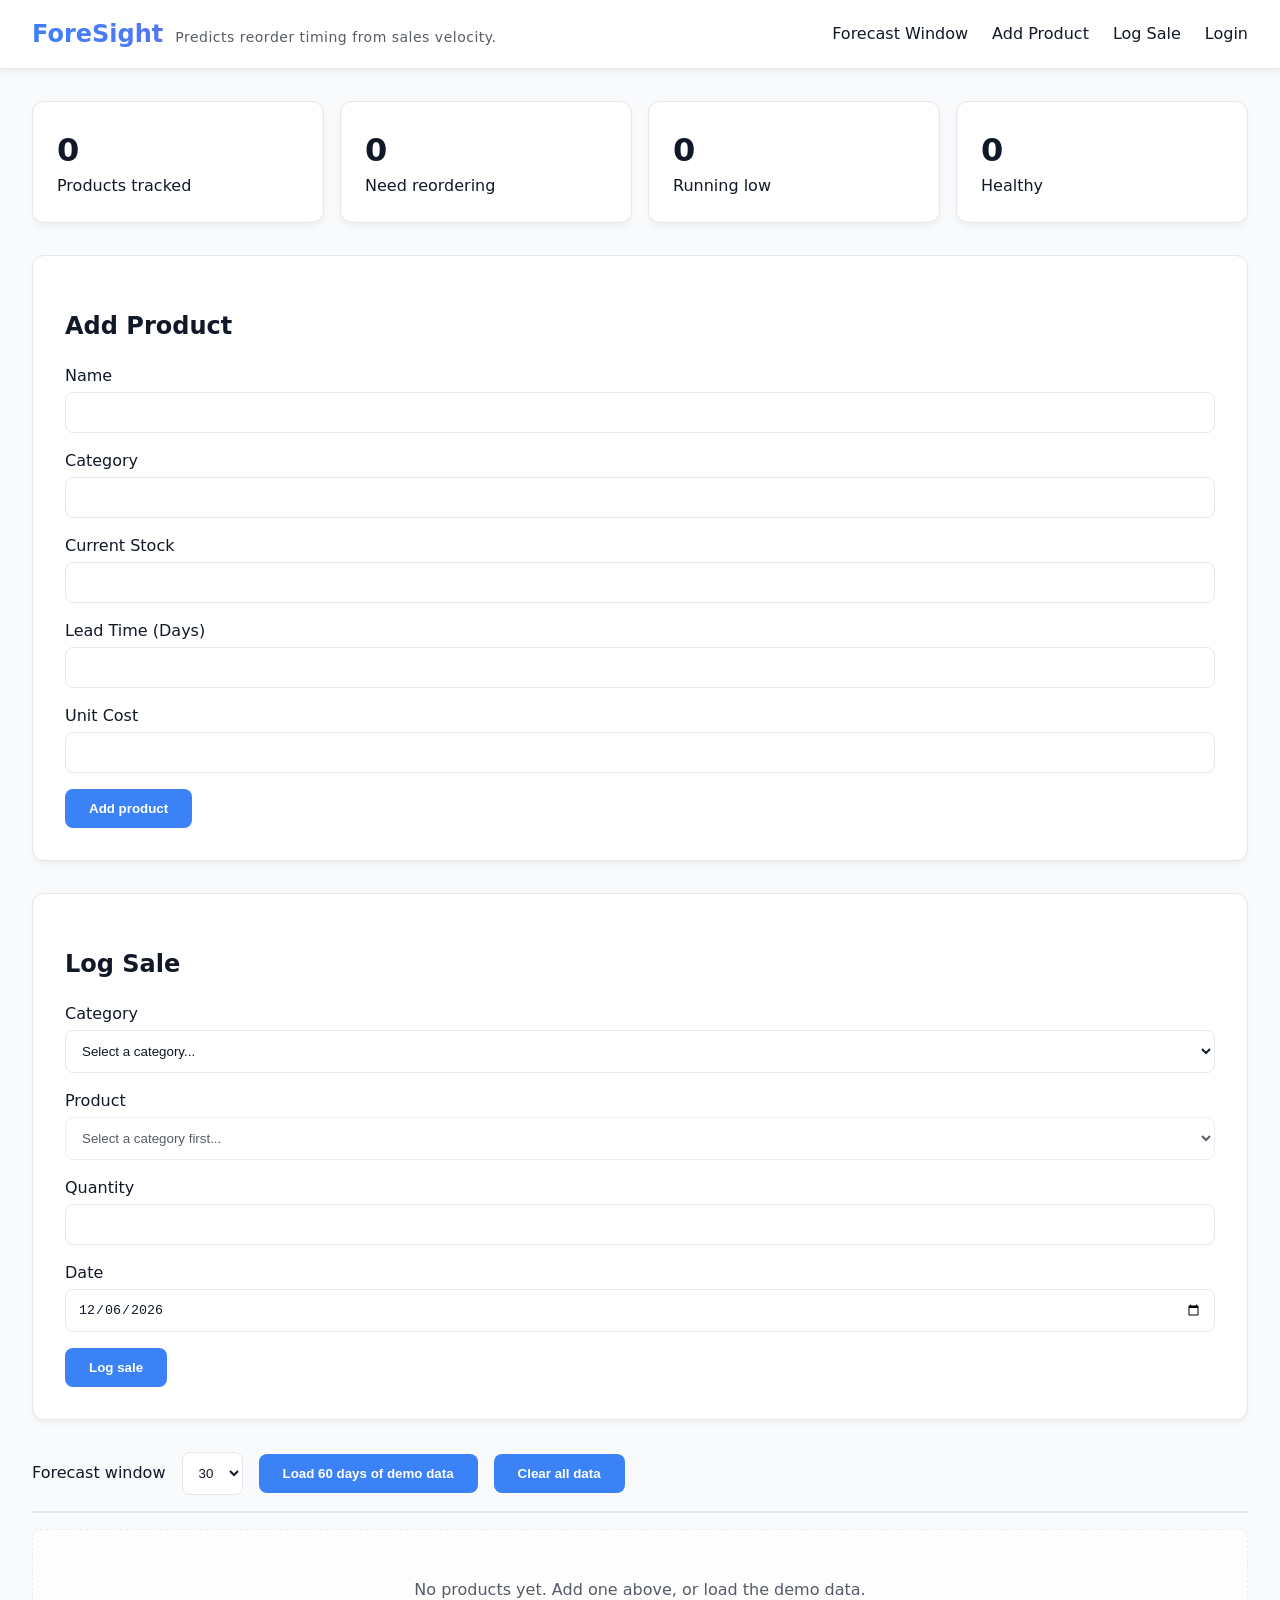
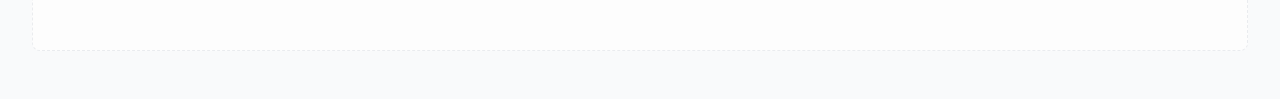
==== ForeSight/index.html @ 2df164ee "Connect Phase 1 dashboard components" ====
<!DOCTYPE html>
<html lang="en">
<head>
    <meta charset="UTF-8">
    <meta name="viewport" content="width=device-width, initial-scale=1.0">
    <title>ForeSight - Demand Forecasting</title>
    <link rel="stylesheet" href="style.css">
</head>
<body>
    <nav class="navbar">
        <div class="nav-brand">
            ForeSight
            <span class="slogan">Predicts reorder timing from sales velocity.</span>
        </div>
        <ul class="nav-links">
            <li><a href="#forecast-section">Forecast Window</a></li>
            <li><a href="#product-form">Add Product</a></li>
            <li><a href="#sale-form">Log Sale</a></li>
            <li><a href="#" onclick="alert('Login will be implemented in Phase 2!')">Login</a></li>
        </ul>
    </nav>

    <div class="summary-grid">
        <div class="summary-card" id="stat-total">
            <span class="count">0</span>
            <span class="label">Products tracked</span>
        </div>
        <div class="summary-card" id="stat-reorder">
            <span class="count">0</span>
            <span class="label">Need reordering</span>
        </div>
        <div class="summary-card" id="stat-low">
            <span class="count">0</span>
            <span class="label">Running low</span>
        </div>
        <div class="summary-card" id="stat-ok">
            <span class="count">0</span>
            <span class="label">Healthy</span>
        </div>
    </div>

    <form id="product-form" class="card">
        <h2>Add Product</h2>
        <div class="form-row">
            <label for="product-name">Name</label>
            <input type="text" id="product-name" required>
        </div>

        <div class="form-row">
            <label for="product-category">Category</label>
            <input type="text" id="product-category" required>
        </div>
        <div class="form-row">
            <label for="product-stock">Current Stock</label>
            <input type="number" id="product-stock" min="0" required>
        </div>
        <div class="form-row">
            <label for="product-leadtime">Lead Time (Days)</label>
            <input type="number" id="product-leadtime" min="1" required>
        </div>
        <div class="form-row">
            <label for="product-cost">Unit Cost</label>
            <input type="number" id="product-cost" min="0" step="0.01" required>
        </div>
        <button type="submit">Add product</button>
    </form>

    <form id="sale-form" class="card">
        <h2>Log Sale</h2>
        <div class="form-row">
            <label for="sale-category">Category</label>
            <select id="sale-category" required>
                <option value="">Select a category...</option>
            </select>
        </div>
        <div class="form-row">
            <label for="sale-product">Product</label>
            <select id="sale-product" required disabled>
                <option value="">Select a category first...</option>
            </select>
        </div>
        <div class="form-row">
            <label for="sale-quantity">Quantity</label>
            <input type="number" id="sale-quantity" min="1" required>
        </div>
        <div class="form-row">
            <label for="sale-date">Date</label>
            <input type="date" id="sale-date" required>
        </div>
        <button type="submit">Log sale</button>
    </form>

    <div class="window-control" id="forecast-section">
        <label for="window-days">Forecast window</label>
        <select id="window-days">
            <option value="7">7</option>
            <option value="14">14</option>
            <option value="30" selected>30</option>
            <option value="60">60</option>
        </select>
        <button id="btn-demo">Load 60 days of demo data</button>
        <button id="btn-clear">Clear all data</button>
    </div>

    <div class="table-scroll">
        <table id="forecast-table">
            <thead>
                <tr>
                    <th>Product</th>
                    <th>In stock</th>
                    <th>Lead time</th>
                    <th>Avg daily demand</th>
                    <th>Std dev</th>
                    <th>Safety stock</th>
                    <th>Reorder point</th>
                    <th>Days left</th>
                    <th>Suggested order</th>
                    <th>Status</th>
                </tr>
            </thead>
            <tbody id="forecast-body">
            </tbody>
        </table>
    </div>

    <p id="empty-state">No products yet. Add one above, or load the demo data.</p>

    <!-- Modal for popup -->
    <div id="modal" class="modal">
        <div class="modal-content">
            <div class="modal-header">
                <h2 id="modal-title">Items</h2>
                <button id="modal-close">&times;</button>
            </div>
            <div id="modal-list" class="modal-list-container"></div>
        </div>
    </div>

    <div id="toast" aria-live="polite" class="hidden"></div>

    <script src="js/storage.js"></script>
    <script src="js/forecast.js"></script>
    <script src="js/demo-data.js"></script>
    <script src="js/app.js"></script>
</body>
</html>
---- ForeSight/style.css ----
:root {
    --bg: #f9fafb;
    --text: #111827;
    --card-bg: #ffffff;
    --border: #e5e7eb;
    --primary: #3b82f6;
    --primary-hover: #2563eb;

    --status-reorder-text: #b91c1c;
    --status-reorder-border: #fca5a5;
    --status-reorder-bg: #fef2f2;

    --status-low-text: #a16207;
    --status-low-border: #fde047;
    --status-low-bg: #fef9c3;

    --status-ok-text: #15803d;
    --status-ok-border: #86efac;
    --status-ok-bg: #f0fdf4;
}

@media (prefers-color-scheme: dark) {
    :root {
        --bg: #111827;
        --text: #f9fafb;
        --card-bg: #1f2937;
        --border: #374151;
        --primary: #3b82f6;
        --primary-hover: #60a5fa;

        --status-reorder-text: #fca5a5;
        --status-reorder-border: #991b1b;
        --status-reorder-bg: #450a0a;

        --status-low-text: #fde047;
        --status-low-border: #a16207;
        --status-low-bg: #422c00;

        --status-ok-text: #86efac;
        --status-ok-border: #166534;
        --status-ok-bg: #052e16;
    }
}

html {
    scroll-behavior: smooth;
    scroll-padding-top: 80px;
}

body {
    font-family: system-ui, -apple-system, sans-serif;
    background-color: var(--bg);
    color: var(--text);
    margin: 0;
    padding: 0 2rem 2rem 2rem;
    line-height: 1.5;
}

.navbar {
    position: sticky;
    top: 0;
    background: var(--card-bg);
    padding: 1rem 2rem;
    margin: 0 -2rem 2rem -2rem;
    display: flex;
    justify-content: space-between;
    align-items: center;
    border-bottom: 1px solid var(--border);
    z-index: 100;
    box-shadow: 0 4px 6px -1px rgba(0, 0, 0, 0.05);
}

.nav-brand {
    font-size: 1.5rem;
    font-weight: 800;
    color: var(--primary);
    background: linear-gradient(45deg, var(--primary), #8b5cf6);
    -webkit-background-clip: text;
    -webkit-text-fill-color: transparent;
    display: flex;
    align-items: baseline;
    gap: 0.75rem;
}

.nav-brand .slogan {
    font-size: 0.875rem;
    font-weight: 500;
    -webkit-text-fill-color: var(--text);
    color: var(--text);
    opacity: 0.7;
    background: none;
    letter-spacing: 0.5px;
}

.nav-links {
    list-style: none;
    display: flex;
    gap: 1.5rem;
    margin: 0;
    padding: 0;
}

.nav-links a {
    text-decoration: none;
    color: var(--text);
    font-weight: 500;
    transition: color 0.2s ease;
}

.nav-links a:hover {
    color: var(--primary);
}

header {
    margin-bottom: 2rem;
}

header h1 {
    margin: 0 0 0.5rem 0;
}

header p {
    margin: 0;
    color: var(--text);
    opacity: 0.8;
}

.summary-grid {
    display: grid;
    grid-template-columns: repeat(auto-fit, minmax(200px, 1fr));
    gap: 1rem;
    margin-bottom: 2rem;
}

.summary-card {
    background: var(--card-bg);
    border: 1px solid var(--border);
    border-radius: 0.75rem;
    padding: 1.5rem;
    display: flex;
    flex-direction: column;
    box-shadow: 0 4px 6px -1px rgba(0, 0, 0, 0.05);
    transition: transform 0.2s ease, box-shadow 0.2s ease;
}

.summary-card:hover {
    transform: translateY(-2px);
    box-shadow: 0 10px 15px -3px rgba(0, 0, 0, 0.1);
}

.summary-card .count {
    font-size: 2rem;
    font-weight: bold;
}

form.card {
    background: var(--card-bg);
    border: 1px solid var(--border);
    border-radius: 0.75rem;
    padding: 2rem;
    margin-bottom: 2rem;
    box-shadow: 0 4px 6px -1px rgba(0, 0, 0, 0.05);
}

.form-row {
    margin-bottom: 1rem;
    display: flex;
    flex-direction: column;
}

.form-row label {
    margin-bottom: 0.25rem;
    font-weight: 500;
}

input,
select {
    padding: 0.75rem;
    border: 1px solid var(--border);
    border-radius: 0.5rem;
    background: var(--card-bg);
    color: var(--text);
    transition: border-color 0.2s ease, box-shadow 0.2s ease;
}

input:focus-visible,
select:focus-visible {
    outline: none;
    border-color: var(--primary);
    box-shadow: 0 0 0 3px rgba(59, 130, 246, 0.2);
}

button:focus-visible {
    outline: 2px solid var(--primary);
    outline-offset: 2px;
}

button {
    background: var(--primary);
    color: white;
    border: none;
    padding: 0.75rem 1.5rem;
    border-radius: 0.5rem;
    cursor: pointer;
    font-weight: 600;
    transition: background-color 0.2s ease, transform 0.1s ease;
}

button:hover {
    background: var(--primary-hover);
    transform: translateY(-1px);
}

button:active {
    transform: translateY(0);
}

.window-control {
    display: flex;
    gap: 1rem;
    align-items: center;
    margin-bottom: 1rem;
    flex-wrap: wrap;
}

.table-scroll {
    overflow-x: auto;
    background: var(--card-bg);
    border: 1px solid var(--border);
    border-radius: 0.5rem;
}

table {
    width: 100%;
    border-collapse: collapse;
}

th, td {
    padding: 1rem 1.25rem;
    text-align: left;
    border-bottom: 1px solid var(--border);
    white-space: nowrap;
}

th {
    background: var(--card-bg);
    position: sticky;
    top: 0;
    font-weight: 600;
}

/* Removed alternating row background to show status colors fully */

td:nth-child(n+3) {
    text-align: right;
    font-variant-numeric: tabular-nums;
}

th:nth-child(n+3) {
    text-align: right;
}

.category-badge {
    background: rgba(128, 128, 128, 0.1);
    padding: 0.25rem 0.5rem;
    border-radius: 0.25rem;
    font-size: 0.75rem;
    font-weight: 600;
    text-transform: uppercase;
    letter-spacing: 0.5px;
    color: var(--text);
    opacity: 0.8;
}

.status-reorder {
    background-color: var(--status-reorder-bg);
}

.status-low {
    background-color: var(--status-low-bg);
}

.status-ok {
    background-color: var(--status-ok-bg);
}

span.status-reorder,
span.status-low,
span.status-ok {
    display: inline-block;
    padding: 0.25rem 0.75rem;
    border-radius: 9999px;
    font-size: 0.875rem;
    font-weight: 500;
}

span.status-reorder {
    color: var(--status-reorder-text);
    border: 1px solid var(--status-reorder-border);
}

span.status-low {
    color: var(--status-low-text);
    border: 1px solid var(--status-low-border);
}

span.status-ok {
    color: var(--status-ok-text);
    border: 1px solid var(--status-ok-border);
}

#empty-state {
    text-align: center;
    padding: 3rem;
    color: var(--text);
    opacity: 0.7;
    background: var(--card-bg);
    border: 1px dashed var(--border);
    border-radius: 0.5rem;
}

#toast {
    position: fixed;
    bottom: 2rem;
    right: 2rem;
    background: var(--text);
    color: var(--bg);
    padding: 1rem 1.5rem;
    border-radius: 0.5rem;
    box-shadow: 0 4px 6px -1px rgba(0, 0, 0, 0.1);
    z-index: 50;
    transition: opacity 0.3s;
}

.hidden {
    display: none !important;
}

@media (max-width: 700px) {
    .table-scroll {
        overflow-x: auto;
    }
}

/* Modal Styles */
.modal {
    position: fixed;
    top: 0; left: 0; right: 0; bottom: 0;
    background: rgba(0, 0, 0, 0.5);
    display: flex;
    justify-content: center;
    align-items: center;
    z-index: 1000;
    backdrop-filter: blur(4px);
    
    /* Animation base */
    opacity: 0;
    visibility: hidden;
    transition: opacity 0.3s ease, visibility 0.3s ease;
}

.modal.show {
    opacity: 1;
    visibility: visible;
}

.modal-content {
    background: var(--card-bg);
    border-radius: 0.75rem;
    width: 90%;
    max-width: 500px;
    max-height: 80vh;
    box-shadow: 0 20px 25px -5px rgba(0, 0, 0, 0.1);
    
    display: flex;
    flex-direction: column;
    overflow: hidden;
    
    /* Animation base */
    transform: translateY(20px) scale(0.95);
    transition: transform 0.4s cubic-bezier(0.175, 0.885, 0.32, 1.275);
}

.modal.show .modal-content {
    transform: translateY(0) scale(1);
}

.modal-header {
    display: flex;
    justify-content: space-between;
    align-items: center;
    padding: 1.5rem 2rem;
    border-bottom: 1px solid var(--border);
    background: var(--card-bg);
    z-index: 10;
}

.modal-header h2 {
    margin: 0;
    font-size: 1.25rem;
}

#modal-close {
    background: none;
    border: none;
    font-size: 2rem;
    line-height: 1;
    color: var(--text);
    cursor: pointer;
    padding: 0 0.5rem;
    opacity: 0.7;
}

#modal-close:hover {
    opacity: 1;
    background: none;
    transform: none;
}

.modal-list-container {
    padding: 1rem 2rem 2rem 2rem;
    overflow-y: auto;
    margin: 0;
}

.modal-list-container ul {
    list-style: none;
    padding: 0;
    margin: 0 0 1rem 0;
}

.modal-list-container li {
    padding: 0.75rem 0;
    border-bottom: 1px solid var(--border);
    display: flex;
    justify-content: space-between;
    align-items: center;
}

.modal-list-container ul li:last-child {
    border-bottom: none;
}

.modal-list-container li span {
    font-size: 0.875rem;
    opacity: 0.7;
    background: var(--bg);
    padding: 0.25rem 0.5rem;
    border-radius: 0.25rem;
}
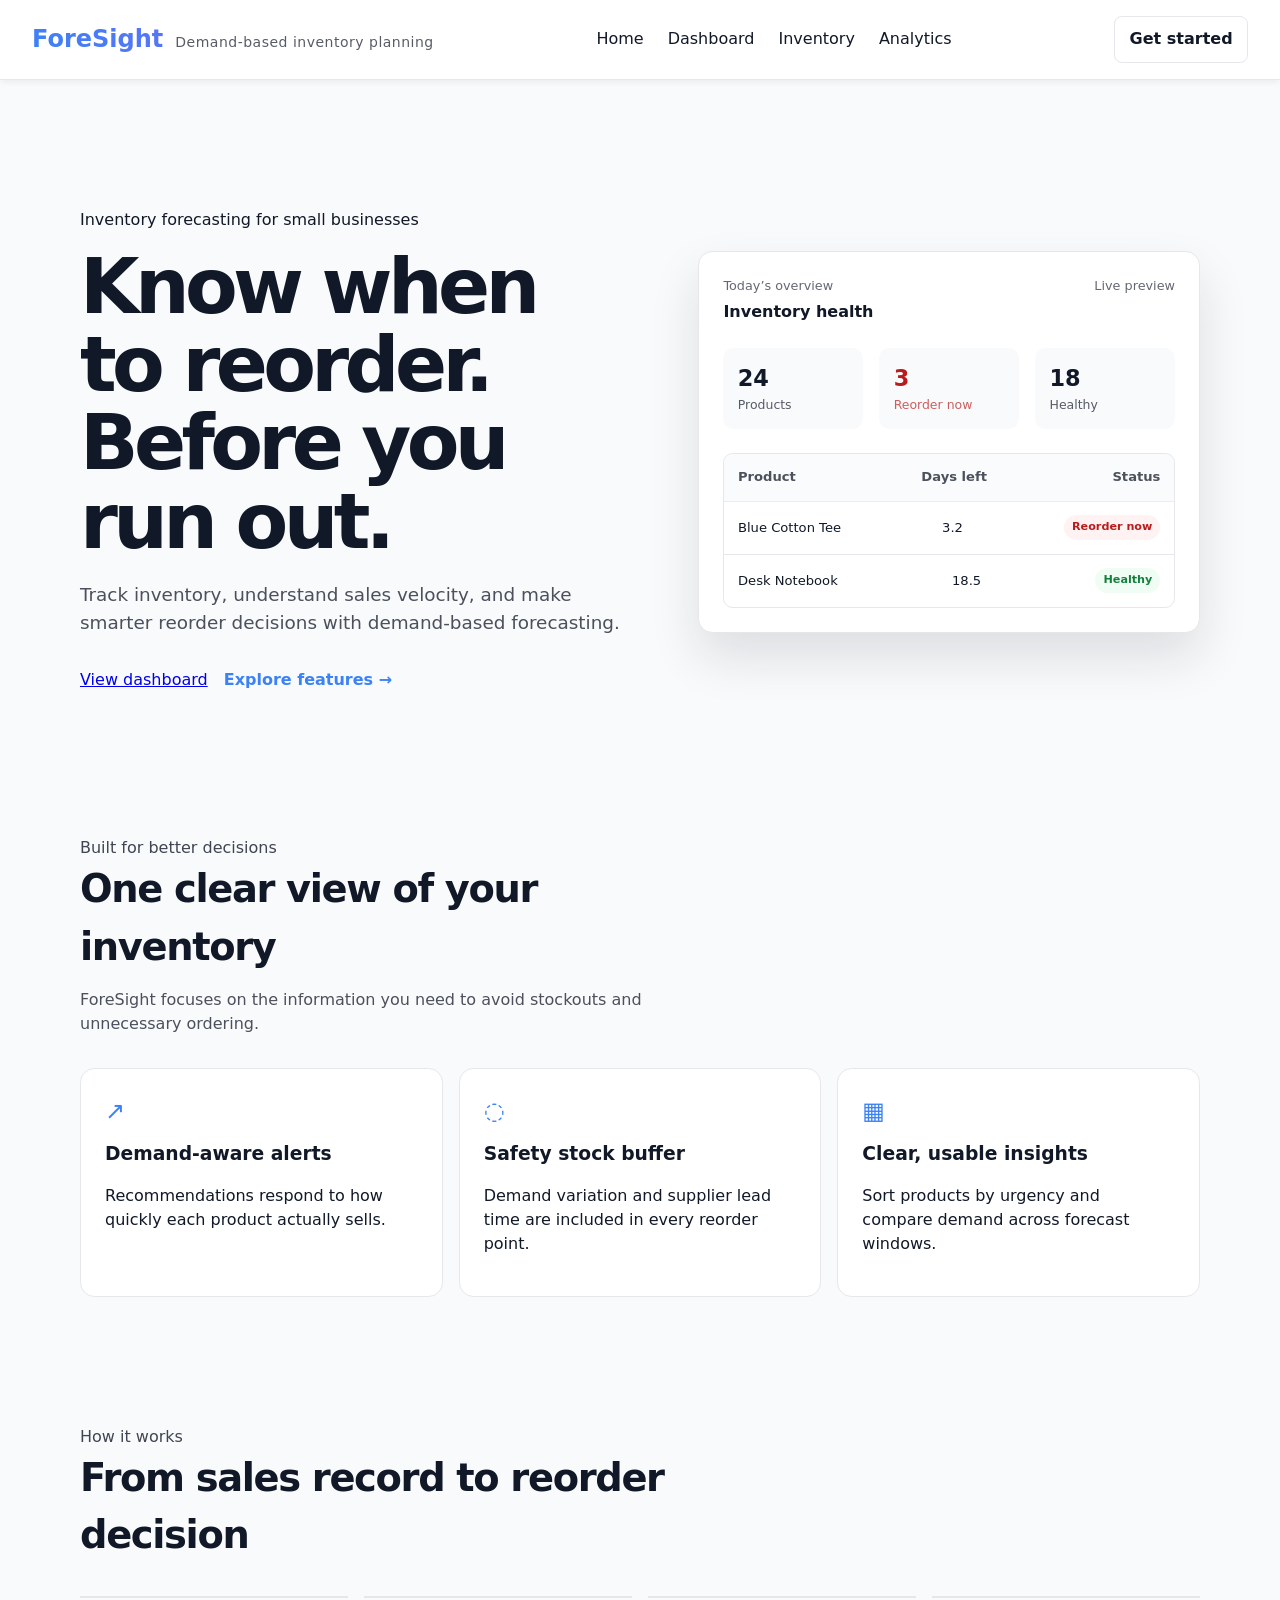
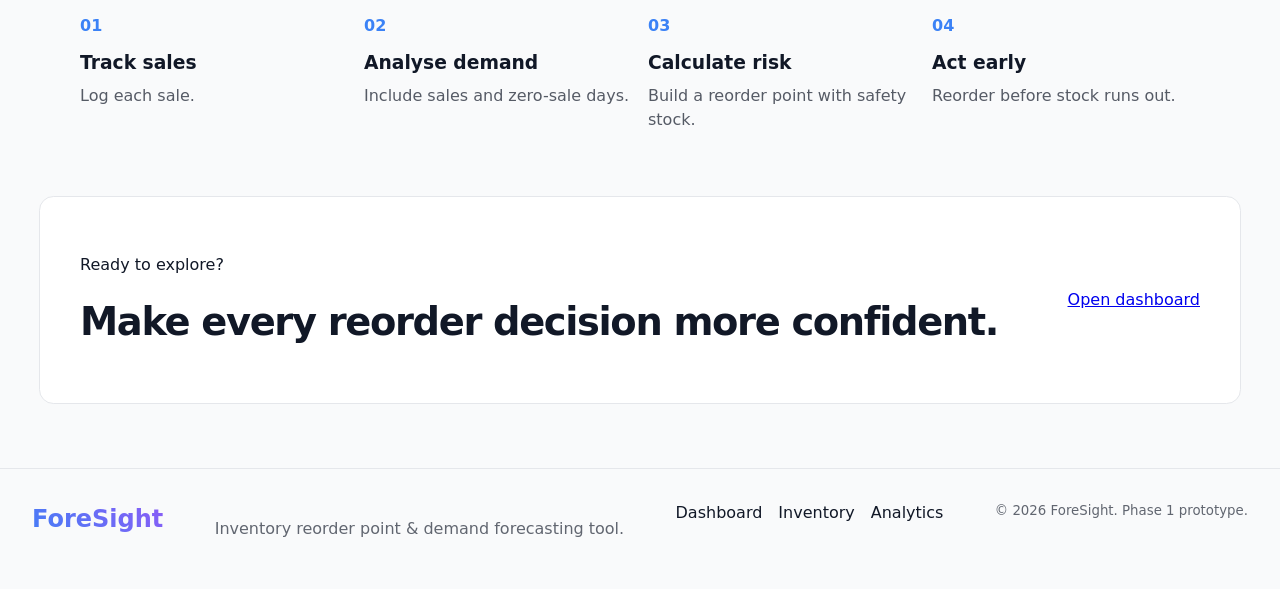
==== commit 0a077c53: "Add Inventory and Analytics pages with navigation" ====
--- a/ForeSight/index.html
+++ b/ForeSight/index.html
@@ -1,146 +1,3 @@
 <!DOCTYPE html>
-<html lang="en">
-<head>
-    <meta charset="UTF-8">
-    <meta name="viewport" content="width=device-width, initial-scale=1.0">
-    <title>ForeSight - Demand Forecasting</title>
-    <link rel="stylesheet" href="style.css">
-</head>
-<body>
-    <nav class="navbar">
-        <div class="nav-brand">
-            ForeSight
-            <span class="slogan">Predicts reorder timing from sales velocity.</span>
-        </div>
-        <ul class="nav-links">
-            <li><a href="#forecast-section">Forecast Window</a></li>
-            <li><a href="#product-form">Add Product</a></li>
-            <li><a href="#sale-form">Log Sale</a></li>
-            <li><a href="#" onclick="alert('Login will be implemented in Phase 2!')">Login</a></li>
-        </ul>
-    </nav>
-
-    <div class="summary-grid">
-        <div class="summary-card" id="stat-total">
-            <span class="count">0</span>
-            <span class="label">Products tracked</span>
-        </div>
-        <div class="summary-card" id="stat-reorder">
-            <span class="count">0</span>
-            <span class="label">Need reordering</span>
-        </div>
-        <div class="summary-card" id="stat-low">
-            <span class="count">0</span>
-            <span class="label">Running low</span>
-        </div>
-        <div class="summary-card" id="stat-ok">
-            <span class="count">0</span>
-            <span class="label">Healthy</span>
-        </div>
-    </div>
-
-    <form id="product-form" class="card">
-        <h2>Add Product</h2>
-        <div class="form-row">
-            <label for="product-name">Name</label>
-            <input type="text" id="product-name" required>
-        </div>
-
-        <div class="form-row">
-            <label for="product-category">Category</label>
-            <input type="text" id="product-category" required>
-        </div>
-        <div class="form-row">
-            <label for="product-stock">Current Stock</label>
-            <input type="number" id="product-stock" min="0" required>
-        </div>
-        <div class="form-row">
-            <label for="product-leadtime">Lead Time (Days)</label>
-            <input type="number" id="product-leadtime" min="1" required>
-        </div>
-        <div class="form-row">
-            <label for="product-cost">Unit Cost</label>
-            <input type="number" id="product-cost" min="0" step="0.01" required>
-        </div>
-        <button type="submit">Add product</button>
-    </form>
-
-    <form id="sale-form" class="card">
-        <h2>Log Sale</h2>
-        <div class="form-row">
-            <label for="sale-category">Category</label>
-            <select id="sale-category" required>
-                <option value="">Select a category...</option>
-            </select>
-        </div>
-        <div class="form-row">
-            <label for="sale-product">Product</label>
-            <select id="sale-product" required disabled>
-                <option value="">Select a category first...</option>
-            </select>
-        </div>
-        <div class="form-row">
-            <label for="sale-quantity">Quantity</label>
-            <input type="number" id="sale-quantity" min="1" required>
-        </div>
-        <div class="form-row">
-            <label for="sale-date">Date</label>
-            <input type="date" id="sale-date" required>
-        </div>
-        <button type="submit">Log sale</button>
-    </form>
-
-    <div class="window-control" id="forecast-section">
-        <label for="window-days">Forecast window</label>
-        <select id="window-days">
-            <option value="7">7</option>
-            <option value="14">14</option>
-            <option value="30" selected>30</option>
-            <option value="60">60</option>
-        </select>
-        <button id="btn-demo">Load 60 days of demo data</button>
-        <button id="btn-clear">Clear all data</button>
-    </div>
-
-    <div class="table-scroll">
-        <table id="forecast-table">
-            <thead>
-                <tr>
-                    <th>Product</th>
-                    <th>In stock</th>
-                    <th>Lead time</th>
-                    <th>Avg daily demand</th>
-                    <th>Std dev</th>
-                    <th>Safety stock</th>
-                    <th>Reorder point</th>
-                    <th>Days left</th>
-                    <th>Suggested order</th>
-                    <th>Status</th>
-                </tr>
-            </thead>
-            <tbody id="forecast-body">
-            </tbody>
-        </table>
-    </div>
-
-    <p id="empty-state">No products yet. Add one above, or load the demo data.</p>
-
-    <!-- Modal for popup -->
-    <div id="modal" class="modal">
-        <div class="modal-content">
-            <div class="modal-header">
-                <h2 id="modal-title">Items</h2>
-                <button id="modal-close">&times;</button>
-            </div>
-            <div id="modal-list" class="modal-list-container"></div>
-        </div>
-    </div>
-
-    <div id="toast" aria-live="polite" class="hidden"></div>
-
-    <script src="js/storage.js"></script>
-    <script src="js/forecast.js"></script>
-    <script src="js/demo-data.js"></script>
-    <script src="js/app.js"></script>
-</body>
-</html>
+<html lang="en"><head><meta charset="UTF-8"><meta name="viewport" content="width=device-width, initial-scale=1.0"><title>ForeSight | Smarter inventory decisions</title><link rel="stylesheet" href="style.css"></head>
+<body class="marketing-page"><nav class="navbar"><a class="nav-brand" href="index.html">ForeSight <span class="slogan">Demand-based inventory planning</span></a><ul class="nav-links"><li><a class="active" href="index.html">Home</a></li><li><a href="dashboard.html">Dashboard</a></li><li><a href="inventory.html">Inventory</a></li><li><a href="analytics.html">Analytics</a></li></ul><a class="nav-cta" href="dashboard.html">Get started</a></nav><main><section class="hero"><div><p class="eyebrow">Inventory forecasting for small businesses</p><h1>Know when to reorder.<br>Before you run out.</h1><p class="hero-copy">Track inventory, understand sales velocity, and make smarter reorder decisions with demand-based forecasting.</p><div class="hero-actions"><a class="button-link" href="dashboard.html">View dashboard</a><a class="text-link" href="#features">Explore features →</a></div></div><section class="preview-card"><div class="preview-top"><div><p class="preview-label">Today’s overview</p><strong>Inventory health</strong></div><span class="preview-date">Live preview</span></div><div class="preview-stats"><div><strong>24</strong><span>Products</span></div><div class="preview-alert"><strong>3</strong><span>Reorder now</span></div><div><strong>18</strong><span>Healthy</span></div></div><div class="preview-table"><div class="preview-row preview-head"><span>Product</span><span>Days left</span><span>Status</span></div><div class="preview-row"><span>Blue Cotton Tee</span><span>3.2</span><b class="preview-badge danger">Reorder now</b></div><div class="preview-row"><span>Desk Notebook</span><span>18.5</span><b class="preview-badge success">Healthy</b></div></div></section></section><section id="features" class="feature-section"><header class="section-heading"><p class="eyebrow">Built for better decisions</p><h2>One clear view of your inventory</h2><p>ForeSight focuses on the information you need to avoid stockouts and unnecessary ordering.</p></header><div class="feature-grid"><article class="info-card"><span class="feature-icon">↗</span><h3>Demand-aware alerts</h3><p>Recommendations respond to how quickly each product actually sells.</p></article><article class="info-card"><span class="feature-icon">◌</span><h3>Safety stock buffer</h3><p>Demand variation and supplier lead time are included in every reorder point.</p></article><article class="info-card"><span class="feature-icon">▦</span><h3>Clear, usable insights</h3><p>Sort products by urgency and compare demand across forecast windows.</p></article></div></section><section class="steps-section"><header class="section-heading"><p class="eyebrow">How it works</p><h2>From sales record to reorder decision</h2></header><ol class="steps"><li><span>01</span><h3>Track sales</h3><p>Log each sale.</p></li><li><span>02</span><h3>Analyse demand</h3><p>Include sales and zero-sale days.</p></li><li><span>03</span><h3>Calculate risk</h3><p>Build a reorder point with safety stock.</p></li><li><span>04</span><h3>Act early</h3><p>Reorder before stock runs out.</p></li></ol></section><section class="final-cta"><div><p class="eyebrow">Ready to explore?</p><h2>Make every reorder decision more confident.</h2></div><a class="button-link" href="dashboard.html">Open dashboard</a></section></main><footer class="site-footer"><a class="nav-brand" href="index.html">ForeSight</a><p>Inventory reorder point &amp; demand forecasting tool.</p><div><a href="dashboard.html">Dashboard</a><a href="inventory.html">Inventory</a><a href="analytics.html">Analytics</a></div><small>© 2026 ForeSight. Phase 1 prototype.</small></footer></body></html>
--- a/ForeSight/style.css
+++ b/ForeSight/style.css
@@ -248,8 +248,6 @@
     top: 0;
     font-weight: 600;
 }
-
-/* Removed alternating row background to show status colors fully */
 
 td:nth-child(n+3) {
     text-align: right;
@@ -342,7 +340,6 @@
     }
 }
 
-/* Modal Styles */
 .modal {
     position: fixed;
     top: 0; left: 0; right: 0; bottom: 0;
@@ -353,7 +350,6 @@
     z-index: 1000;
     backdrop-filter: blur(4px);
     
-    /* Animation base */
     opacity: 0;
     visibility: hidden;
     transition: opacity 0.3s ease, visibility 0.3s ease;
@@ -376,7 +372,6 @@
     flex-direction: column;
     overflow: hidden;
     
-    /* Animation base */
     transform: translateY(20px) scale(0.95);
     transition: transform 0.4s cubic-bezier(0.175, 0.885, 0.32, 1.275);
 }
@@ -447,4 +442,13 @@
     background: var(--bg);
     padding: 0.25rem 0.5rem;
     border-radius: 0.25rem;
-}+}
+
+/* Four-page Phase 1 product experience */
+.nav-cta, .button-secondary { border: 1px solid var(--border); border-radius: .5rem; color: var(--text); font-weight: 700; padding: .65rem .9rem; text-decoration: none; background: var(--card-bg); }
+.nav-cta:hover, .button-secondary:hover { border-color: var(--primary); color: var(--primary); }
+.marketing-page { padding-bottom: 0; }.hero, .feature-section, .steps-section, .final-cta, .app-page { max-width: 1120px; margin-left: auto; margin-right: auto; }.hero { display: grid; grid-template-columns: 1.05fr .95fr; gap: 4rem; align-items: center; padding: 5rem 0; }.hero h1 { font-size: clamp(2.7rem, 6vw, 4.8rem); letter-spacing: -.06em; line-height: 1.02; margin: 0 0 1.25rem; }.hero-copy { font-size: 1.15rem; max-width: 590px; opacity: .75; }.hero-actions, .quick-actions, .toolbar-actions, .form-actions { align-items: center; display: flex; gap: 1rem; flex-wrap: wrap; }.hero-actions { margin-top: 2rem; }.text-link { color: var(--primary); font-weight: 700; text-decoration: none; }.preview-card, .workspace-card, .info-card, .final-cta { background: var(--card-bg); border: 1px solid var(--border); border-radius: .9rem; }.preview-card { box-shadow: 0 24px 50px rgba(15,23,42,.12); padding: 1.5rem; }.preview-top, .preview-stats, .preview-row, .section-toolbar, .dashboard-header, .sale-card, .product-item { display: flex; justify-content: space-between; gap: 1rem; }.preview-label, .preview-date { font-size: .8rem; margin: 0 0 .25rem; opacity: .65; }.preview-stats { margin: 1.5rem 0; }.preview-stats div { background: var(--bg); border-radius: .65rem; display: grid; flex: 1; padding: .9rem; }.preview-stats strong { font-size: 1.4rem; }.preview-stats span { font-size: .78rem; opacity: .7; }.preview-alert { color: var(--status-reorder-text); }.preview-table { border: 1px solid var(--border); border-radius: .6rem; overflow: hidden; }.preview-row { align-items: center; border-bottom: 1px solid var(--border); font-size: .82rem; padding: .85rem; }.preview-row:last-child { border-bottom: 0; }.preview-head { background: var(--bg); font-weight: 700; opacity: .75; }.preview-badge, .product-metrics b { border-radius: 999px; padding: .25rem .5rem; }.preview-badge { font-size: .7rem; }.preview-badge.danger { background: var(--status-reorder-bg); color: var(--status-reorder-text); }.preview-badge.success { background: var(--status-ok-bg); color: var(--status-ok-text); }
+.feature-section, .steps-section { padding: 4rem 0; }.section-heading { max-width: 620px; margin-bottom: 2rem; }.section-heading h2, .final-cta h2 { font-size: clamp(1.8rem, 3vw, 2.6rem); letter-spacing: -.035em; margin: 0 0 .75rem; }.section-heading > p:last-child { opacity: .75; }.feature-grid, .steps { display: grid; grid-template-columns: repeat(3, 1fr); gap: 1rem; }.feature-grid .info-card { padding: 1.5rem; }.feature-icon { color: var(--primary); font-size: 1.5rem; }.feature-grid h3, .steps h3 { margin: .7rem 0 .45rem; }.steps { grid-template-columns: repeat(4,1fr); list-style: none; margin: 0; padding: 0; }.steps li { border-top: 2px solid var(--border); padding-top: 1rem; }.steps li > span { color: var(--primary); font-weight: 800; }.steps p { margin: 0; opacity: .7; }.final-cta { align-items: center; display: flex; justify-content: space-between; margin-bottom: 4rem; padding: 2.5rem; }.site-footer { border-top: 1px solid var(--border); display: flex; flex-wrap: wrap; gap: 1rem 2rem; justify-content: space-between; margin: 0 -2rem; padding: 2rem; }.site-footer p, .site-footer small { opacity: .65; }.site-footer div { display: flex; gap: 1rem; }.site-footer a { color: var(--text); text-decoration: none; }
+.app-page { padding: 2rem 0 4rem; }.dashboard-header { align-items: end; margin-bottom: 2rem; }.dashboard-header h1 { margin: 0; font-size: 2.3rem; letter-spacing: -.04em; }.dashboard-header p:not(.eyebrow), .section-toolbar p, .sale-card p:not(.eyebrow) { margin: .35rem 0 0; opacity: .7; }.workspace-card { margin-bottom: 1.25rem; padding: 1.5rem; }.section-toolbar { align-items: center; margin-bottom: 1.25rem; }.section-toolbar h2, .workspace-card h2 { font-size: 1.15rem; margin: 0; }.summary-card { cursor: pointer; text-align: left; }.summary-card.status-card-reorder { border-left: 4px solid var(--status-reorder-text); }.summary-card.status-card-low { border-left: 4px solid var(--status-low-text); }.summary-card.status-card-ok { border-left: 4px solid var(--status-ok-text); }.button-danger { background: var(--status-reorder-text); }.sale-card { align-items: center; }.sale-card > div { max-width: 360px; }.sale-card form { display: grid; flex: 1; gap: .75rem; grid-template-columns: repeat(4, 1fr); }.sale-card .form-row { margin: 0; }.sale-card button { align-self: end; }.inventory-layout { display: grid; grid-template-columns: minmax(310px,.8fr) minmax(0,1.2fr); gap: 1.25rem; }.form-grid { display: grid; grid-template-columns: repeat(2,1fr); gap: .75rem; }.form-grid .form-row { margin: 0; }.form-actions { margin-top: 1rem; justify-content: end; }.product-list { display: grid; gap: .75rem; }.product-item { align-items: center; background: var(--bg); border: 1px solid var(--border); border-radius: .6rem; padding: 1rem; }.product-item h3 { font-size: 1rem; margin: 0 0 .3rem; }.product-item p { font-size: .85rem; margin: 0; opacity: .7; }.product-metrics { align-items: center; display: flex; flex-wrap: wrap; gap: .6rem; font-size: .8rem; justify-content: end; }.empty-copy { opacity: .7; text-align: center; padding: 1.5rem 0 0; }.analytics-layout { display: grid; grid-template-columns: 1.4fr .8fr; gap: 1.25rem; }.trend-chart { align-items: end; display: flex; gap: 3px; height: 220px; margin-top: 1.5rem; }.trend-chart span { background: var(--primary); border-radius: 3px 3px 0 0; flex: 1; min-width: 2px; opacity: .8; }.insights-list { display: grid; gap: .75rem; margin-top: 1rem; }.insights-list p { background: var(--bg); border-radius: .5rem; margin: 0; padding: .85rem; }.window-picker { display: grid; font-size: .85rem; gap: .3rem; font-weight: 700; }
+@media (max-width: 800px) { .hero, .inventory-layout, .analytics-layout { grid-template-columns: 1fr; gap: 2rem; }.feature-grid, .steps { grid-template-columns: 1fr 1fr; }.sale-card { align-items: stretch; flex-direction: column; }.sale-card form { grid-template-columns: 1fr 1fr; }.dashboard-header { align-items: flex-start; flex-direction: column; }.site-footer { margin: 0 -2rem; } }
+@media (max-width: 520px) { .feature-grid, .steps, .form-grid, .sale-card form { grid-template-columns: 1fr; }.hero { padding: 3rem 0; }.final-cta { align-items: flex-start; flex-direction: column; }.preview-stats { flex-direction: column; }.product-item { align-items: flex-start; flex-direction: column; }.product-metrics { justify-content: flex-start; } }
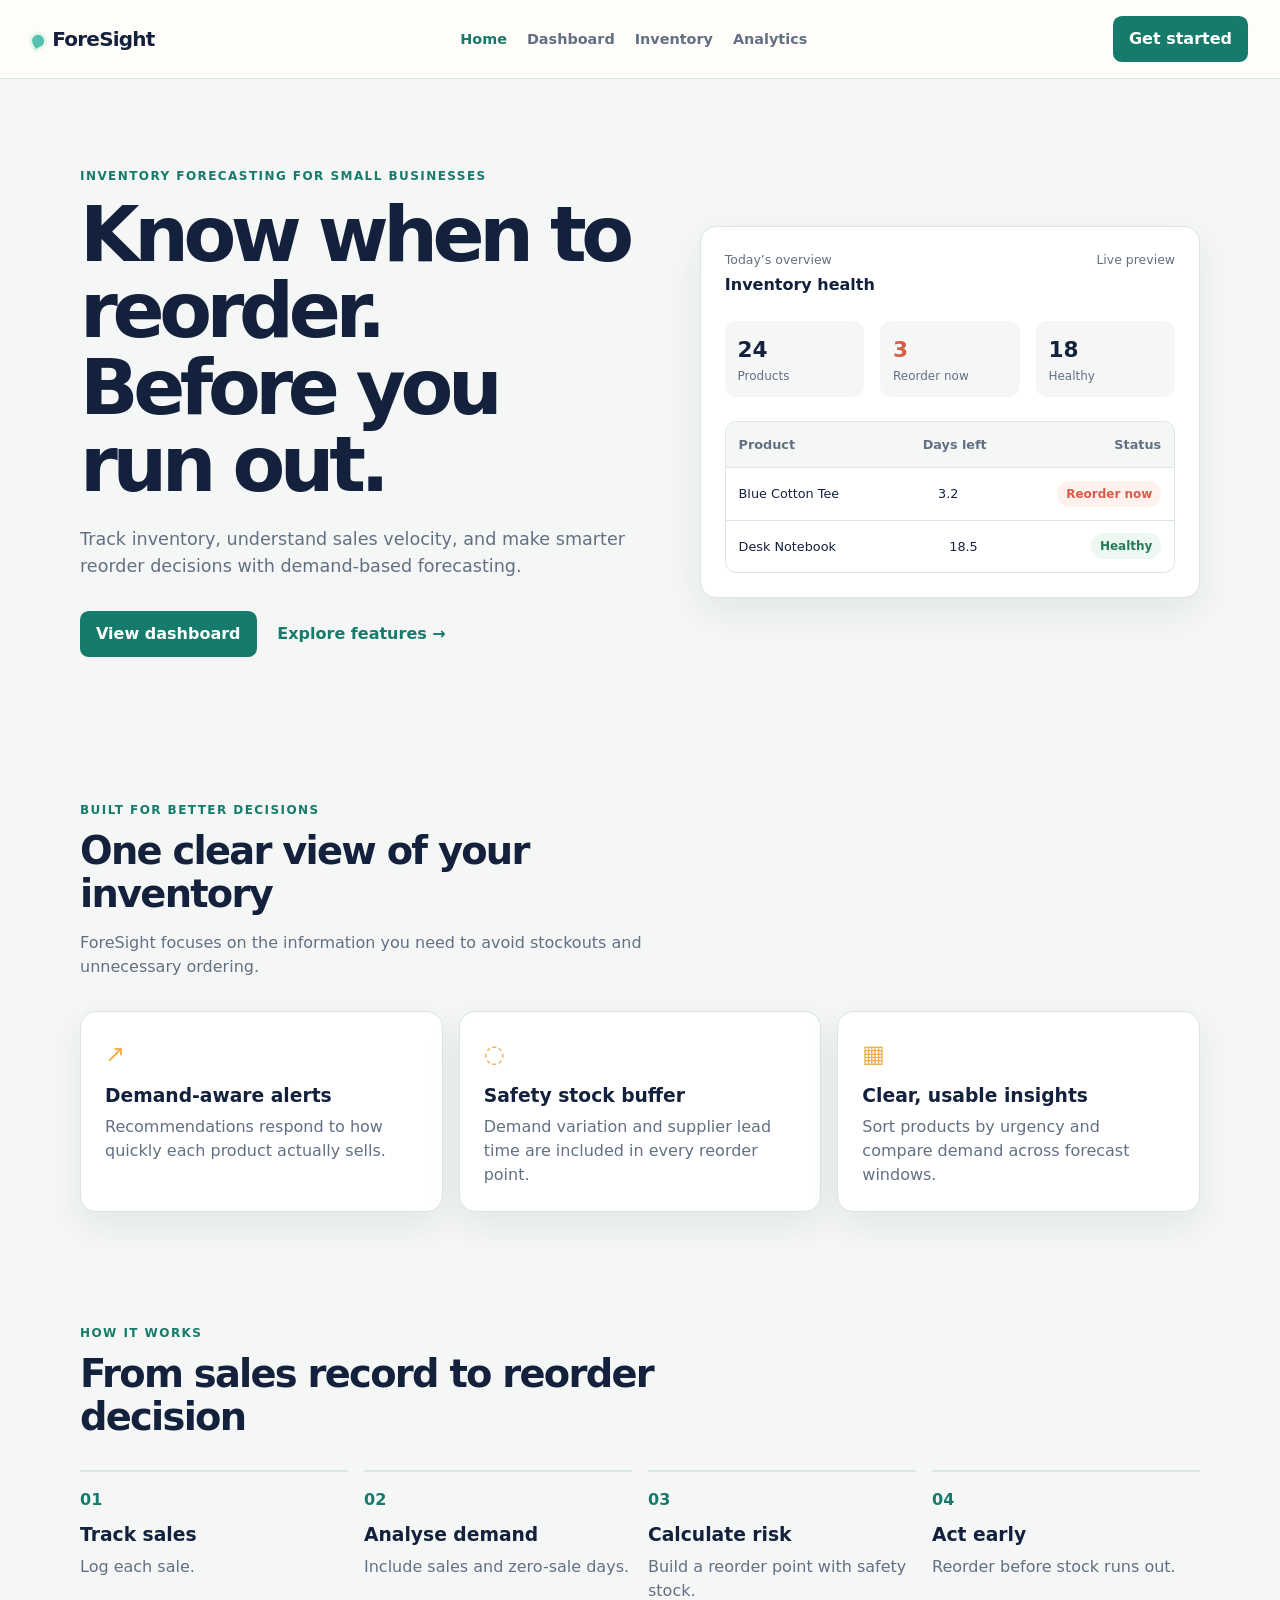
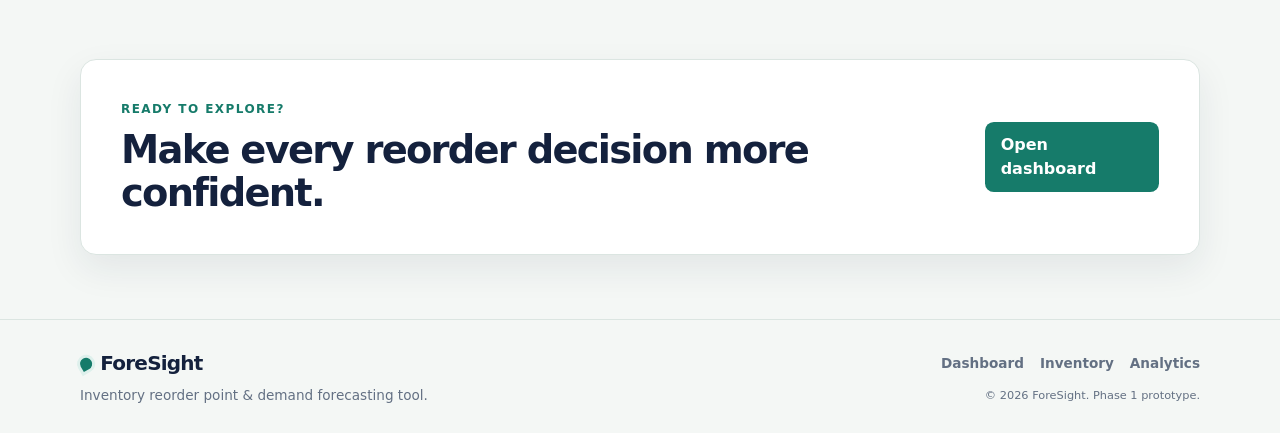
==== commit 39b773e4: "Fixed Table Bug in Dashboard" ====
--- a/ForeSight/index.html
+++ b/ForeSight/index.html
@@ -1,3 +1,3 @@
 <!DOCTYPE html>
-<html lang="en"><head><meta charset="UTF-8"><meta name="viewport" content="width=device-width, initial-scale=1.0"><title>ForeSight | Smarter inventory decisions</title><link rel="stylesheet" href="style.css"></head>
+<html lang="en"><head><meta charset="UTF-8"><meta name="viewport" content="width=device-width, initial-scale=1.0"><title>ForeSight | Smarter inventory decisions</title><link rel="icon" href="favicon.svg" type="image/svg+xml"><link rel="stylesheet" href="style.css"></head>
 <body class="marketing-page"><nav class="navbar"><a class="nav-brand" href="index.html">ForeSight <span class="slogan">Demand-based inventory planning</span></a><ul class="nav-links"><li><a class="active" href="index.html">Home</a></li><li><a href="dashboard.html">Dashboard</a></li><li><a href="inventory.html">Inventory</a></li><li><a href="analytics.html">Analytics</a></li></ul><a class="nav-cta" href="dashboard.html">Get started</a></nav><main><section class="hero"><div><p class="eyebrow">Inventory forecasting for small businesses</p><h1>Know when to reorder.<br>Before you run out.</h1><p class="hero-copy">Track inventory, understand sales velocity, and make smarter reorder decisions with demand-based forecasting.</p><div class="hero-actions"><a class="button-link" href="dashboard.html">View dashboard</a><a class="text-link" href="#features">Explore features →</a></div></div><section class="preview-card"><div class="preview-top"><div><p class="preview-label">Today’s overview</p><strong>Inventory health</strong></div><span class="preview-date">Live preview</span></div><div class="preview-stats"><div><strong>24</strong><span>Products</span></div><div class="preview-alert"><strong>3</strong><span>Reorder now</span></div><div><strong>18</strong><span>Healthy</span></div></div><div class="preview-table"><div class="preview-row preview-head"><span>Product</span><span>Days left</span><span>Status</span></div><div class="preview-row"><span>Blue Cotton Tee</span><span>3.2</span><b class="preview-badge danger">Reorder now</b></div><div class="preview-row"><span>Desk Notebook</span><span>18.5</span><b class="preview-badge success">Healthy</b></div></div></section></section><section id="features" class="feature-section"><header class="section-heading"><p class="eyebrow">Built for better decisions</p><h2>One clear view of your inventory</h2><p>ForeSight focuses on the information you need to avoid stockouts and unnecessary ordering.</p></header><div class="feature-grid"><article class="info-card"><span class="feature-icon">↗</span><h3>Demand-aware alerts</h3><p>Recommendations respond to how quickly each product actually sells.</p></article><article class="info-card"><span class="feature-icon">◌</span><h3>Safety stock buffer</h3><p>Demand variation and supplier lead time are included in every reorder point.</p></article><article class="info-card"><span class="feature-icon">▦</span><h3>Clear, usable insights</h3><p>Sort products by urgency and compare demand across forecast windows.</p></article></div></section><section class="steps-section"><header class="section-heading"><p class="eyebrow">How it works</p><h2>From sales record to reorder decision</h2></header><ol class="steps"><li><span>01</span><h3>Track sales</h3><p>Log each sale.</p></li><li><span>02</span><h3>Analyse demand</h3><p>Include sales and zero-sale days.</p></li><li><span>03</span><h3>Calculate risk</h3><p>Build a reorder point with safety stock.</p></li><li><span>04</span><h3>Act early</h3><p>Reorder before stock runs out.</p></li></ol></section><section class="final-cta"><div><p class="eyebrow">Ready to explore?</p><h2>Make every reorder decision more confident.</h2></div><a class="button-link" href="dashboard.html">Open dashboard</a></section></main><footer class="site-footer"><a class="nav-brand" href="index.html">ForeSight</a><p>Inventory reorder point &amp; demand forecasting tool.</p><div><a href="dashboard.html">Dashboard</a><a href="inventory.html">Inventory</a><a href="analytics.html">Analytics</a></div><small>© 2026 ForeSight. Phase 1 prototype.</small></footer></body></html>
--- a/ForeSight/style.css
+++ b/ForeSight/style.css
@@ -1,454 +1,225 @@
-:root {
-    --bg: #f9fafb;
-    --text: #111827;
-    --card-bg: #ffffff;
-    --border: #e5e7eb;
-    --primary: #3b82f6;
-    --primary-hover: #2563eb;
-
-    --status-reorder-text: #b91c1c;
-    --status-reorder-border: #fca5a5;
-    --status-reorder-bg: #fef2f2;
-
-    --status-low-text: #a16207;
-    --status-low-border: #fde047;
-    --status-low-bg: #fef9c3;
-
-    --status-ok-text: #15803d;
-    --status-ok-border: #86efac;
-    --status-ok-bg: #f0fdf4;
-}
-
+:root { --ink:#14213d; --muted:#637083; --paper:#fffdf9; --canvas:#f4f7f5; --card:#ffffff; --line:#dbe5e1; --brand:#167b6a; --brand-dark:#0e5c50; --accent:#f0ae4f; --danger:#d65d4a; --danger-soft:#fff1ed; --warning:#b87916; --warning-soft:#fff8e8; --success:#267b58; --success-soft:#ecf8f1; --shadow:0 14px 36px rgba(20,33,61,.08); }
+@media (prefers-color-scheme: dark) { :root { --ink:#eef5f2; --muted:#b2c0ba; --paper:#12201f; --canvas:#0c1716; --card:#162625; --line:#29403d; --brand:#52bba9; --brand-dark:#8de0d0; --accent:#f3c46c; --danger:#ff9c89; --danger-soft:#452824; --warning:#ffd375; --warning-soft:#3d331d; --success:#86d5ac; --success-soft:#173c2d; --shadow:none; } }
+* { box-sizing:border-box; } html { scroll-behavior:smooth; } body { background:var(--canvas); color:var(--ink); font-family:Inter,ui-sans-serif,system-ui,-apple-system,"Segoe UI",sans-serif; line-height:1.5; margin:0; padding:0 2rem; } a { color:inherit; } button,input,select { font:inherit; } button { border:0; cursor:pointer; } button:focus-visible,a:focus-visible,input:focus-visible,select:focus-visible { outline:3px solid color-mix(in srgb,var(--brand) 35%,transparent); outline-offset:3px; }
+.navbar { align-items:center; background:color-mix(in srgb,var(--paper) 92%,transparent); backdrop-filter:blur(12px); border-bottom:1px solid var(--line); display:flex; gap:1.5rem; justify-content:space-between; margin:0 -2rem; padding:1rem 2rem; position:sticky; top:0; z-index:10; }.nav-brand { color:var(--ink); font-size:1.25rem; font-weight:850; letter-spacing:-.04em; text-decoration:none; white-space:nowrap; }.nav-brand::before { background:var(--brand); border-radius:50% 50% 50% 0; content:""; display:inline-block; height:.65rem; margin-right:.45rem; transform:rotate(-30deg); width:.65rem; }.slogan { color:var(--muted); font-size:.72rem; font-weight:600; letter-spacing:0; margin-left:.35rem; }.nav-links { display:flex; gap:1.25rem; list-style:none; margin:0; padding:0; }.nav-links a { color:var(--muted); font-size:.9rem; font-weight:700; text-decoration:none; }.nav-links a:hover,.nav-links .active { color:var(--brand); }.nav-cta,.button-link,button:not(#modal-close) { background:var(--brand); border-radius:.55rem; color:white; font-weight:800; padding:.7rem 1rem; text-decoration:none; transition:transform .18s,background .18s; }.nav-cta:hover,.button-link:hover,button:not(#modal-close):hover { background:var(--brand-dark); transform:translateY(-1px); }.button-secondary { background:transparent; border:1px solid var(--line); border-radius:.55rem; color:var(--ink); font-weight:800; padding:.68rem .95rem; text-decoration:none; }.button-danger { background:var(--danger)!important; }.hidden { display:none!important; }.eyebrow { color:var(--brand); font-size:.75rem; font-weight:850; letter-spacing:.12em; margin:0 0 .7rem; text-transform:uppercase; }
+.hero,.feature-section,.steps-section,.final-cta,.app-page { margin-left:auto; margin-right:auto; max-width:1120px; }.hero { align-items:center; display:grid; gap:4rem; grid-template-columns:1fr .9fr; padding:5.5rem 0; }.hero h1 { font-size:clamp(2.8rem,6vw,5rem); letter-spacing:-.07em; line-height:1; margin:0; }.hero-copy { color:var(--muted); font-size:1.1rem; margin:1.4rem 0 0; max-width:560px; }.hero-actions { align-items:center; display:flex; gap:1.3rem; margin-top:2rem; }.text-link { color:var(--brand); font-weight:800; text-decoration:none; }.preview-card,.workspace-card,.info-card,.final-cta { background:var(--card); border:1px solid var(--line); border-radius:1rem; box-shadow:var(--shadow); }.preview-card { padding:1.5rem; }.preview-top,.preview-stats,.preview-row,.section-toolbar,.dashboard-header,.sale-card,.product-item { display:flex; gap:1rem; justify-content:space-between; }.preview-label,.preview-date { color:var(--muted); font-size:.78rem; margin:0 0 .2rem; }.preview-stats { margin:1.5rem 0; }.preview-stats div { background:var(--canvas); border-radius:.7rem; display:grid; flex:1; padding:.8rem; }.preview-stats strong { font-size:1.35rem; }.preview-stats span { color:var(--muted); font-size:.75rem; }.preview-alert strong { color:var(--danger); }.preview-table { border:1px solid var(--line); border-radius:.7rem; overflow:hidden; }.preview-row { align-items:center; border-bottom:1px solid var(--line); font-size:.8rem; padding:.8rem; }.preview-row:last-child { border:0; }.preview-head { background:var(--canvas); color:var(--muted); font-weight:800; }.preview-badge,.status-reorder,.status-low,.status-ok { border-radius:999px; display:inline-block; font-size:.75rem; font-weight:800; padding:.25rem .55rem; white-space:nowrap; }.danger,.status-reorder { background:var(--danger-soft); color:var(--danger); }.success,.status-ok { background:var(--success-soft); color:var(--success); }.status-low { background:var(--warning-soft); color:var(--warning); }
+.feature-section,.steps-section { padding:3.5rem 0; }.section-heading { margin-bottom:2rem; max-width:640px; }.section-heading h2,.final-cta h2 { font-size:clamp(1.9rem,3vw,2.7rem); letter-spacing:-.045em; line-height:1.1; margin:0; }.section-heading p:last-child { color:var(--muted); }.feature-grid,.steps { display:grid; gap:1rem; grid-template-columns:repeat(3,1fr); }.info-card { padding:1.5rem; }.feature-icon { color:var(--accent); font-size:1.5rem; }.info-card h3,.steps h3 { margin:.6rem 0 .35rem; }.info-card p,.steps p { color:var(--muted); margin:0; }.steps { grid-template-columns:repeat(4,1fr); list-style:none; margin:0; padding:0; }.steps li { border-top:2px solid var(--line); padding-top:1rem; }.steps li>span { color:var(--brand); font-weight:850; }.final-cta { align-items:center; display:flex; justify-content:space-between; margin-bottom:4rem; padding:2.5rem; }.site-footer { border-top:1px solid var(--line); color:var(--muted); display:flex; flex-wrap:wrap; font-size:.85rem; gap:1rem 2rem; justify-content:space-between; margin:0 -2rem; padding:2rem; }.site-footer .nav-brand { color:var(--ink); }.site-footer div { display:flex; gap:1rem; }.site-footer a { text-decoration:none; }
+.app-page { padding:2.5rem 0 4rem; }.dashboard-header { align-items:end; margin-bottom:2rem; }.dashboard-header h1 { font-size:2.4rem; letter-spacing:-.05em; margin:0; }.dashboard-header p:not(.eyebrow),.section-toolbar p,.sale-card p:not(.eyebrow) { color:var(--muted); margin:.3rem 0 0; }.quick-actions,.toolbar-actions,.form-actions { display:flex; flex-wrap:wrap; gap:.7rem; }.summary-grid { display:grid; gap:1rem; grid-template-columns:repeat(4,1fr); margin-bottom:1.25rem; }.summary-card { background:var(--card); border:1px solid var(--line); border-radius:.85rem; box-shadow:var(--shadow); color:var(--ink); display:flex; flex-direction:column; padding:1.25rem; text-align:left; }.summary-card .count { font-size:2rem; font-weight:850; letter-spacing:-.05em; }.summary-card .count-text { font-size:1rem; padding-top:.5rem; }.summary-card .label { color:var(--muted); font-size:.8rem; margin-top:.2rem; }.status-card-reorder { border-top:4px solid var(--danger); }.status-card-low { border-top:4px solid var(--warning); }.status-card-ok { border-top:4px solid var(--success); }.workspace-card { margin-bottom:1.25rem; padding:1.5rem; }.section-toolbar { align-items:center; margin-bottom:1.25rem; }.section-toolbar h2,.workspace-card h2 { font-size:1.15rem; margin:0; }.table-scroll { border:1px solid var(--line); border-radius:.7rem; overflow-x:auto; } table { border-collapse:collapse; min-width:870px; width:100%; } th,td { border-bottom:1px solid var(--line); padding:.9rem 1rem; text-align:left; white-space:nowrap; } th { background:var(--canvas); color:var(--muted); font-size:.75rem; letter-spacing:.04em; text-transform:uppercase; } td:nth-child(n+3),th:nth-child(n+3) { font-variant-numeric:tabular-nums; text-align:right; } tr:last-child td { border-bottom:0; } tr.status-reorder { background:color-mix(in srgb,var(--danger-soft) 50%,transparent); } tr.status-low { background:color-mix(in srgb,var(--warning-soft) 50%,transparent); } #empty-state,.empty-copy { color:var(--muted); padding:1.2rem 0 0; text-align:center; }.sale-card { align-items:center; }.sale-card>div { max-width:360px; }.sale-card form { display:grid; flex:1; gap:.7rem; grid-template-columns:repeat(4,1fr); }.form-row { display:flex; flex-direction:column; gap:.35rem; }.form-row label,.window-picker { font-size:.82rem; font-weight:800; } input,select { background:var(--paper); border:1px solid var(--line); border-radius:.5rem; color:var(--ink); padding:.7rem; }.inventory-layout { display:grid; gap:1.25rem; grid-template-columns:.8fr 1.2fr; }.form-grid { display:grid; gap:.75rem; grid-template-columns:repeat(2,1fr); }.form-actions { justify-content:end; margin-top:1.1rem; }.product-list { display:grid; gap:.75rem; }.product-item { align-items:center; background:var(--canvas); border:1px solid var(--line); border-radius:.65rem; padding:1rem; }.product-item h3 { margin:0 0 .25rem; }.product-item p { color:var(--muted); font-size:.85rem; margin:0; }.product-metrics { align-items:center; display:flex; flex-wrap:wrap; font-size:.8rem; gap:.55rem; justify-content:end; }.analytics-layout { display:grid; gap:1.25rem; grid-template-columns:1.4fr .8fr; }.trend-chart { align-items:end; display:flex; gap:3px; height:220px; margin-top:1.5rem; }.trend-chart span { background:linear-gradient(to top,var(--brand-dark),var(--brand)); border-radius:3px 3px 0 0; flex:1; min-width:2px; }.insights-list { display:grid; gap:.7rem; margin-top:1rem; }.insights-list p { background:var(--canvas); border-radius:.55rem; margin:0; padding:.85rem; }.window-picker { display:grid; gap:.3rem; }
+.modal { align-items:center; background:rgba(10,20,20,.52); display:flex; inset:0; justify-content:center; opacity:0; padding:1rem; pointer-events:none; position:fixed; transition:.2s; visibility:hidden; z-index:30; }.modal.show { opacity:1; pointer-events:auto; visibility:visible; }.modal-content { background:var(--card); border-radius:1rem; max-height:80vh; max-width:560px; overflow:auto; width:100%; }.modal-header { align-items:center; border-bottom:1px solid var(--line); padding:1rem 1.25rem; }.modal-header h2 { margin:0; }.modal-list-container { padding:1.25rem; }.modal-list-container ul { list-style:none; margin:0; padding:0; }.modal-list-container li { border-bottom:1px solid var(--line); display:flex; justify-content:space-between; padding:.7rem 0; } #modal-close { background:transparent; color:var(--ink); font-size:1.6rem; } #toast { background:var(--ink); border-radius:.6rem; bottom:1.5rem; color:var(--paper); font-weight:750; padding:.8rem 1rem; position:fixed; right:1.5rem; z-index:40; }
+@media(max-width:850px){ body{padding:0 1rem}.navbar{align-items:flex-start;flex-wrap:wrap;margin:0 -1rem;padding:1rem}.nav-cta{margin-left:auto}.hero,.inventory-layout,.analytics-layout{grid-template-columns:1fr;gap:2rem}.feature-grid,.steps{grid-template-columns:1fr 1fr}.summary-grid{grid-template-columns:1fr 1fr}.sale-card{align-items:stretch;flex-direction:column}.sale-card form{grid-template-columns:1fr 1fr}.site-footer{margin:0 -1rem}.dashboard-header{align-items:flex-start;flex-direction:column}} @media(max-width:540px){.nav-links{gap:.75rem;order:3;width:100%}.nav-links a{font-size:.8rem}.hero{padding:3.5rem 0}.feature-grid,.steps,.form-grid,.sale-card form{grid-template-columns:1fr}.final-cta{align-items:flex-start;flex-direction:column;padding:1.5rem}.preview-stats{flex-direction:column}.product-item{align-items:flex-start;flex-direction:column}.product-metrics{justify-content:flex-start}.section-toolbar{align-items:stretch;flex-direction:column}.summary-card .count{font-size:1.65rem}}
+
+/* Keep the product name clean and let the navigation do the explaining. */
+.slogan { display: none; }
+
+.site-footer {
+    align-items: center;
+    background: transparent;
+    border-top: 1px solid var(--line);
+    color: var(--muted);
+    display: grid;
+    gap: .45rem 2rem;
+    grid-template-areas:
+        "brand links"
+        "description copyright";
+    grid-template-columns: minmax(0, 1fr) auto;
+    margin-top: 3rem;
+    padding: 1.75rem max(2rem, calc((100vw - 1120px) / 2));
+}
+
+.site-footer .nav-brand { color: var(--ink); grid-area: brand; }
+.site-footer .nav-brand::before { background: var(--brand); }
+.site-footer p { grid-area: description; margin: 0; max-width: 360px; }
+.site-footer div { grid-area: links; justify-content: flex-end; }
+.site-footer small { grid-area: copyright; justify-self: end; }
+.site-footer a { color: var(--muted); font-weight: 700; }
+.site-footer a:hover { color: var(--brand); }
+.site-footer small { color: var(--muted); }
+
+@media (max-width: 540px) {
+    .site-footer {
+        grid-template-areas:
+            "brand"
+            "description"
+            "links"
+            "copyright";
+        grid-template-columns: 1fr;
+    }
+    .site-footer div { justify-content: flex-start; }
+    .site-footer small { justify-self: start; }
+}
+
+/* Dashboard hierarchy: the sale action comes before the forecast review. */
+.quick-actions { justify-content: flex-end; }
+.summary-grid { gap: 1.1rem; }
+.summary-card {
+    min-height: 130px;
+    overflow: hidden;
+    position: relative;
+    transition: transform .18s ease, box-shadow .18s ease;
+}
+.summary-card::after {
+    border: 8px solid var(--line);
+    border-radius: 50%;
+    content: "";
+    height: 34px;
+    opacity: .75;
+    position: absolute;
+    right: 1.1rem;
+    top: 1.1rem;
+    width: 34px;
+}
+.summary-card:hover { box-shadow: 0 18px 34px rgba(20,33,61,.12); transform: translateY(-3px); }
+.summary-card .count { font-size: 2.35rem; line-height: 1; margin-top: 1.4rem; }
+.summary-card .label { font-size: .84rem; font-weight: 750; margin-top: .45rem; }
+#stat-total::after { border-color: var(--brand); }
+#stat-reorder::after { border-color: var(--danger); }
+#stat-low::after { border-color: var(--warning); }
+#stat-ok::after { border-color: var(--success); }
+
+.sale-card {
+    background: linear-gradient(135deg, color-mix(in srgb, var(--brand) 10%, var(--card)), var(--card));
+    border-left: 4px solid var(--brand);
+}
+.sale-card form { align-items: end; grid-template-columns: repeat(4, 1fr); min-width: 0; }
+.sale-card .form-row { min-width: 0; }
+.sale-card input, .sale-card select { min-width: 0; width: 100%; }
+.sale-card button { align-self: end; grid-column: 1 / -1; min-height: 43px; white-space: nowrap; }
+
+.workspace-card:not(.sale-card) { padding: 0; overflow: hidden; }
+.workspace-card:not(.sale-card) .section-toolbar {
+    align-items: center;
+    background: linear-gradient(90deg, var(--paper), var(--canvas));
+    border-bottom: 1px solid var(--line);
+    margin: 0;
+    padding: 1.4rem 1.5rem;
+}
+.workspace-card:not(.sale-card) .section-toolbar h2 { font-size: 1.25rem; letter-spacing: -.02em; }
+.workspace-card:not(.sale-card) .table-scroll { border: 0; border-radius: 0; }
+.workspace-card:not(.sale-card) #empty-state { padding: 2rem 1.5rem; }
+.workspace-card:not(.sale-card) .toolbar-actions { align-items: center; }
+.workspace-card:not(.sale-card) .toolbar-actions select { background: var(--card); min-height: 40px; }
+.workspace-card:not(.sale-card) .toolbar-actions button { min-height: 40px; }
+
+@media (max-width: 850px) {
+    .summary-card .count { font-size: 2rem; }
+    .sale-card form { grid-template-columns: 1fr 1fr; }
+}
+
+/* Forecast table: fixed visual cues make wide data easier to scan. */
+#forecast-table { min-width: 1320px; table-layout: fixed; }
+#forecast-table th:first-child,
+#forecast-table td:first-child { width: 250px; }
+#forecast-table th:nth-child(2),
+#forecast-table td:nth-child(2) { color: var(--muted); font-weight: 750; text-align: left; width: 105px; }
+#forecast-table th:nth-child(3), #forecast-table td:nth-child(3) { width: 85px; }
+#forecast-table th:nth-child(4), #forecast-table td:nth-child(4) { width: 90px; }
+#forecast-table th:nth-child(n+5):nth-child(-n+10), #forecast-table td:nth-child(n+5):nth-child(-n+10) { width: 105px; }
+#forecast-table th:nth-child(11), #forecast-table td:nth-child(11) { width: 120px; }
+
+/* Preserve readable metric headers: a wide table scrolls instead of squeezing labels together. */
+#forecast-table { min-width: 1580px; }
+#forecast-table th:first-child, #forecast-table td:first-child { width: 310px; }
+#forecast-table th:nth-child(3), #forecast-table td:nth-child(3) { width: 100px; }
+#forecast-table th:nth-child(4), #forecast-table td:nth-child(4) { width: 125px; }
+#forecast-table th:nth-child(5), #forecast-table td:nth-child(5) { width: 185px; }
+#forecast-table th:nth-child(7), #forecast-table td:nth-child(7) { width: 150px; }
+#forecast-table th:nth-child(8), #forecast-table td:nth-child(8) { width: 160px; }
+#forecast-table th:nth-child(9), #forecast-table td:nth-child(9) { width: 120px; }
+#forecast-table th:nth-child(10), #forecast-table td:nth-child(10) { width: 175px; }
+#forecast-table th:nth-child(11), #forecast-table td:nth-child(11) { width: 140px; }
+#forecast-table th {
+    line-height: 1.25;
+    overflow: visible;
+    padding: .85rem .7rem;
+    text-overflow: clip;
+    white-space: normal;
+}
+
+/* One alignment rule for the compact metric columns keeps headers and values on the same axis. */
+#forecast-table th:not(:first-child),
+#forecast-table td:not(:first-child) {
+    text-align: center !important;
+}
+#forecast-table th:first-child,
+#forecast-table td:first-child {
+    text-align: left !important;
+}
+#forecast-table td { vertical-align: middle; }
+#forecast-table td:first-child > div { color: var(--ink); font-weight: 800 !important; }
+.category-badge { background: var(--canvas); border: 1px solid var(--line); border-radius: 999px; color: var(--muted); display: inline-block; font-size: .68rem; font-weight: 800; letter-spacing: .04em; padding: .18rem .42rem; text-transform: uppercase; }
+
+/* Strong, high-contrast KPI colours - important overrides the generic button style. */
+#stat-total.summary-card { background: #fbfdfc !important; border-color: #dce8e4; }
+#stat-total .count, #stat-total .label { color: #00685a !important; }
+#stat-reorder.summary-card { background: #fefcfb !important; border-color: #eee0dc; }
+#stat-reorder .count, #stat-reorder .label { color: #b42318 !important; }
+#stat-low.summary-card { background: #fffdf9 !important; border-color: #eee5d0; }
+#stat-low .count, #stat-low .label { color: #8a4d00 !important; }
+#stat-ok.summary-card { background: #fbfdfb !important; border-color: #dbe9df; }
+#stat-ok .count, #stat-ok .label { color: #087443 !important; }
+.summary-card .label { font-weight: 850; opacity: 1; }
+
+/* In dark mode, use quiet dark-tinted KPI surfaces instead of bright white cards. */
 @media (prefers-color-scheme: dark) {
-    :root {
-        --bg: #111827;
-        --text: #f9fafb;
-        --card-bg: #1f2937;
-        --border: #374151;
-        --primary: #3b82f6;
-        --primary-hover: #60a5fa;
-
-        --status-reorder-text: #fca5a5;
-        --status-reorder-border: #991b1b;
-        --status-reorder-bg: #450a0a;
-
-        --status-low-text: #fde047;
-        --status-low-border: #a16207;
-        --status-low-bg: #422c00;
-
-        --status-ok-text: #86efac;
-        --status-ok-border: #166534;
-        --status-ok-bg: #052e16;
-    }
-}
-
-html {
-    scroll-behavior: smooth;
-    scroll-padding-top: 80px;
-}
-
-body {
-    font-family: system-ui, -apple-system, sans-serif;
-    background-color: var(--bg);
-    color: var(--text);
-    margin: 0;
-    padding: 0 2rem 2rem 2rem;
-    line-height: 1.5;
-}
-
-.navbar {
-    position: sticky;
-    top: 0;
-    background: var(--card-bg);
-    padding: 1rem 2rem;
-    margin: 0 -2rem 2rem -2rem;
-    display: flex;
-    justify-content: space-between;
-    align-items: center;
-    border-bottom: 1px solid var(--border);
-    z-index: 100;
-    box-shadow: 0 4px 6px -1px rgba(0, 0, 0, 0.05);
-}
-
-.nav-brand {
-    font-size: 1.5rem;
-    font-weight: 800;
-    color: var(--primary);
-    background: linear-gradient(45deg, var(--primary), #8b5cf6);
-    -webkit-background-clip: text;
-    -webkit-text-fill-color: transparent;
-    display: flex;
-    align-items: baseline;
-    gap: 0.75rem;
-}
-
-.nav-brand .slogan {
-    font-size: 0.875rem;
-    font-weight: 500;
-    -webkit-text-fill-color: var(--text);
-    color: var(--text);
-    opacity: 0.7;
-    background: none;
-    letter-spacing: 0.5px;
-}
-
-.nav-links {
-    list-style: none;
-    display: flex;
-    gap: 1.5rem;
-    margin: 0;
+    #stat-total.summary-card { background: #173833 !important; border-color: #2e6258; }
+    #stat-total .count, #stat-total .label { color: #65d5bd !important; }
+    #stat-reorder.summary-card { background: #3d2928 !important; border-color: #71433e; }
+    #stat-reorder .count, #stat-reorder .label { color: #ff9a8a !important; }
+    #stat-low.summary-card { background: #3d3523 !important; border-color: #6e5b30; }
+    #stat-low .count, #stat-low .label { color: #f3c96a !important; }
+    #stat-ok.summary-card { background: #203a2d !important; border-color: #3c6b50; }
+    #stat-ok .count, #stat-ok .label { color: #89d8a8 !important; }
+}
+
+/* KPI cards are buttons for accessibility, but they are not action buttons. */
+button.summary-card {
+    box-shadow: var(--shadow);
+    padding: 1.25rem;
+}
+button.summary-card:hover {
+    background: inherit;
+}
+
+/* Status names are used on both rows and badges. Reset rows to normal table rows. */
+tr.status-reorder,
+tr.status-low,
+tr.status-ok {
+    border-radius: 0;
+    display: table-row;
+    font-size: inherit;
+    font-weight: inherit;
     padding: 0;
-}
-
-.nav-links a {
-    text-decoration: none;
-    color: var(--text);
-    font-weight: 500;
-    transition: color 0.2s ease;
-}
-
-.nav-links a:hover {
-    color: var(--primary);
-}
-
-header {
-    margin-bottom: 2rem;
-}
-
-header h1 {
-    margin: 0 0 0.5rem 0;
-}
-
-header p {
-    margin: 0;
-    color: var(--text);
-    opacity: 0.8;
-}
-
-.summary-grid {
-    display: grid;
-    grid-template-columns: repeat(auto-fit, minmax(200px, 1fr));
-    gap: 1rem;
-    margin-bottom: 2rem;
-}
-
-.summary-card {
-    background: var(--card-bg);
-    border: 1px solid var(--border);
-    border-radius: 0.75rem;
-    padding: 1.5rem;
-    display: flex;
-    flex-direction: column;
-    box-shadow: 0 4px 6px -1px rgba(0, 0, 0, 0.05);
-    transition: transform 0.2s ease, box-shadow 0.2s ease;
-}
-
-.summary-card:hover {
-    transform: translateY(-2px);
-    box-shadow: 0 10px 15px -3px rgba(0, 0, 0, 0.1);
-}
-
-.summary-card .count {
-    font-size: 2rem;
-    font-weight: bold;
-}
-
-form.card {
-    background: var(--card-bg);
-    border: 1px solid var(--border);
-    border-radius: 0.75rem;
-    padding: 2rem;
-    margin-bottom: 2rem;
-    box-shadow: 0 4px 6px -1px rgba(0, 0, 0, 0.05);
-}
-
-.form-row {
-    margin-bottom: 1rem;
-    display: flex;
-    flex-direction: column;
-}
-
-.form-row label {
-    margin-bottom: 0.25rem;
-    font-weight: 500;
-}
-
-input,
-select {
-    padding: 0.75rem;
-    border: 1px solid var(--border);
-    border-radius: 0.5rem;
-    background: var(--card-bg);
-    color: var(--text);
-    transition: border-color 0.2s ease, box-shadow 0.2s ease;
-}
-
-input:focus-visible,
-select:focus-visible {
-    outline: none;
-    border-color: var(--primary);
-    box-shadow: 0 0 0 3px rgba(59, 130, 246, 0.2);
-}
-
-button:focus-visible {
-    outline: 2px solid var(--primary);
-    outline-offset: 2px;
-}
-
-button {
-    background: var(--primary);
-    color: white;
-    border: none;
-    padding: 0.75rem 1.5rem;
-    border-radius: 0.5rem;
-    cursor: pointer;
-    font-weight: 600;
-    transition: background-color 0.2s ease, transform 0.1s ease;
-}
-
-button:hover {
-    background: var(--primary-hover);
-    transform: translateY(-1px);
-}
-
-button:active {
-    transform: translateY(0);
-}
-
-.window-control {
-    display: flex;
-    gap: 1rem;
-    align-items: center;
-    margin-bottom: 1rem;
-    flex-wrap: wrap;
-}
-
-.table-scroll {
-    overflow-x: auto;
-    background: var(--card-bg);
-    border: 1px solid var(--border);
-    border-radius: 0.5rem;
-}
-
-table {
-    width: 100%;
-    border-collapse: collapse;
-}
-
-th, td {
-    padding: 1rem 1.25rem;
-    text-align: left;
-    border-bottom: 1px solid var(--border);
-    white-space: nowrap;
-}
-
-th {
-    background: var(--card-bg);
-    position: sticky;
-    top: 0;
-    font-weight: 600;
-}
-
-td:nth-child(n+3) {
-    text-align: right;
-    font-variant-numeric: tabular-nums;
-}
-
-th:nth-child(n+3) {
-    text-align: right;
-}
-
-.category-badge {
-    background: rgba(128, 128, 128, 0.1);
-    padding: 0.25rem 0.5rem;
-    border-radius: 0.25rem;
-    font-size: 0.75rem;
-    font-weight: 600;
-    text-transform: uppercase;
-    letter-spacing: 0.5px;
-    color: var(--text);
-    opacity: 0.8;
-}
-
-.status-reorder {
-    background-color: var(--status-reorder-bg);
-}
-
-.status-low {
-    background-color: var(--status-low-bg);
-}
-
-.status-ok {
-    background-color: var(--status-ok-bg);
-}
-
-span.status-reorder,
-span.status-low,
-span.status-ok {
-    display: inline-block;
-    padding: 0.25rem 0.75rem;
-    border-radius: 9999px;
-    font-size: 0.875rem;
-    font-weight: 500;
-}
-
-span.status-reorder {
-    color: var(--status-reorder-text);
-    border: 1px solid var(--status-reorder-border);
-}
-
-span.status-low {
-    color: var(--status-low-text);
-    border: 1px solid var(--status-low-border);
-}
-
-span.status-ok {
-    color: var(--status-ok-text);
-    border: 1px solid var(--status-ok-border);
-}
-
-#empty-state {
-    text-align: center;
-    padding: 3rem;
-    color: var(--text);
-    opacity: 0.7;
-    background: var(--card-bg);
-    border: 1px dashed var(--border);
-    border-radius: 0.5rem;
-}
-
-#toast {
-    position: fixed;
-    bottom: 2rem;
-    right: 2rem;
-    background: var(--text);
-    color: var(--bg);
-    padding: 1rem 1.5rem;
-    border-radius: 0.5rem;
-    box-shadow: 0 4px 6px -1px rgba(0, 0, 0, 0.1);
-    z-index: 50;
-    transition: opacity 0.3s;
-}
-
-.hidden {
-    display: none !important;
-}
-
-@media (max-width: 700px) {
-    .table-scroll {
-        overflow-x: auto;
-    }
-}
-
-.modal {
-    position: fixed;
-    top: 0; left: 0; right: 0; bottom: 0;
-    background: rgba(0, 0, 0, 0.5);
-    display: flex;
-    justify-content: center;
-    align-items: center;
-    z-index: 1000;
-    backdrop-filter: blur(4px);
-    
-    opacity: 0;
-    visibility: hidden;
-    transition: opacity 0.3s ease, visibility 0.3s ease;
-}
-
-.modal.show {
-    opacity: 1;
-    visibility: visible;
-}
-
-.modal-content {
-    background: var(--card-bg);
-    border-radius: 0.75rem;
-    width: 90%;
-    max-width: 500px;
-    max-height: 80vh;
-    box-shadow: 0 20px 25px -5px rgba(0, 0, 0, 0.1);
-    
-    display: flex;
-    flex-direction: column;
-    overflow: hidden;
-    
-    transform: translateY(20px) scale(0.95);
-    transition: transform 0.4s cubic-bezier(0.175, 0.885, 0.32, 1.275);
-}
-
-.modal.show .modal-content {
-    transform: translateY(0) scale(1);
-}
-
-.modal-header {
-    display: flex;
-    justify-content: space-between;
-    align-items: center;
-    padding: 1.5rem 2rem;
-    border-bottom: 1px solid var(--border);
-    background: var(--card-bg);
-    z-index: 10;
-}
-
-.modal-header h2 {
-    margin: 0;
-    font-size: 1.25rem;
-}
-
-#modal-close {
-    background: none;
-    border: none;
-    font-size: 2rem;
-    line-height: 1;
-    color: var(--text);
-    cursor: pointer;
-    padding: 0 0.5rem;
-    opacity: 0.7;
-}
-
-#modal-close:hover {
-    opacity: 1;
-    background: none;
-    transform: none;
-}
-
-.modal-list-container {
-    padding: 1rem 2rem 2rem 2rem;
-    overflow-y: auto;
-    margin: 0;
-}
-
-.modal-list-container ul {
-    list-style: none;
-    padding: 0;
-    margin: 0 0 1rem 0;
-}
-
-.modal-list-container li {
-    padding: 0.75rem 0;
-    border-bottom: 1px solid var(--border);
-    display: flex;
-    justify-content: space-between;
-    align-items: center;
-}
-
-.modal-list-container ul li:last-child {
-    border-bottom: none;
-}
-
-.modal-list-container li span {
-    font-size: 0.875rem;
-    opacity: 0.7;
-    background: var(--bg);
-    padding: 0.25rem 0.5rem;
-    border-radius: 0.25rem;
-}
-
-/* Four-page Phase 1 product experience */
-.nav-cta, .button-secondary { border: 1px solid var(--border); border-radius: .5rem; color: var(--text); font-weight: 700; padding: .65rem .9rem; text-decoration: none; background: var(--card-bg); }
-.nav-cta:hover, .button-secondary:hover { border-color: var(--primary); color: var(--primary); }
-.marketing-page { padding-bottom: 0; }.hero, .feature-section, .steps-section, .final-cta, .app-page { max-width: 1120px; margin-left: auto; margin-right: auto; }.hero { display: grid; grid-template-columns: 1.05fr .95fr; gap: 4rem; align-items: center; padding: 5rem 0; }.hero h1 { font-size: clamp(2.7rem, 6vw, 4.8rem); letter-spacing: -.06em; line-height: 1.02; margin: 0 0 1.25rem; }.hero-copy { font-size: 1.15rem; max-width: 590px; opacity: .75; }.hero-actions, .quick-actions, .toolbar-actions, .form-actions { align-items: center; display: flex; gap: 1rem; flex-wrap: wrap; }.hero-actions { margin-top: 2rem; }.text-link { color: var(--primary); font-weight: 700; text-decoration: none; }.preview-card, .workspace-card, .info-card, .final-cta { background: var(--card-bg); border: 1px solid var(--border); border-radius: .9rem; }.preview-card { box-shadow: 0 24px 50px rgba(15,23,42,.12); padding: 1.5rem; }.preview-top, .preview-stats, .preview-row, .section-toolbar, .dashboard-header, .sale-card, .product-item { display: flex; justify-content: space-between; gap: 1rem; }.preview-label, .preview-date { font-size: .8rem; margin: 0 0 .25rem; opacity: .65; }.preview-stats { margin: 1.5rem 0; }.preview-stats div { background: var(--bg); border-radius: .65rem; display: grid; flex: 1; padding: .9rem; }.preview-stats strong { font-size: 1.4rem; }.preview-stats span { font-size: .78rem; opacity: .7; }.preview-alert { color: var(--status-reorder-text); }.preview-table { border: 1px solid var(--border); border-radius: .6rem; overflow: hidden; }.preview-row { align-items: center; border-bottom: 1px solid var(--border); font-size: .82rem; padding: .85rem; }.preview-row:last-child { border-bottom: 0; }.preview-head { background: var(--bg); font-weight: 700; opacity: .75; }.preview-badge, .product-metrics b { border-radius: 999px; padding: .25rem .5rem; }.preview-badge { font-size: .7rem; }.preview-badge.danger { background: var(--status-reorder-bg); color: var(--status-reorder-text); }.preview-badge.success { background: var(--status-ok-bg); color: var(--status-ok-text); }
-.feature-section, .steps-section { padding: 4rem 0; }.section-heading { max-width: 620px; margin-bottom: 2rem; }.section-heading h2, .final-cta h2 { font-size: clamp(1.8rem, 3vw, 2.6rem); letter-spacing: -.035em; margin: 0 0 .75rem; }.section-heading > p:last-child { opacity: .75; }.feature-grid, .steps { display: grid; grid-template-columns: repeat(3, 1fr); gap: 1rem; }.feature-grid .info-card { padding: 1.5rem; }.feature-icon { color: var(--primary); font-size: 1.5rem; }.feature-grid h3, .steps h3 { margin: .7rem 0 .45rem; }.steps { grid-template-columns: repeat(4,1fr); list-style: none; margin: 0; padding: 0; }.steps li { border-top: 2px solid var(--border); padding-top: 1rem; }.steps li > span { color: var(--primary); font-weight: 800; }.steps p { margin: 0; opacity: .7; }.final-cta { align-items: center; display: flex; justify-content: space-between; margin-bottom: 4rem; padding: 2.5rem; }.site-footer { border-top: 1px solid var(--border); display: flex; flex-wrap: wrap; gap: 1rem 2rem; justify-content: space-between; margin: 0 -2rem; padding: 2rem; }.site-footer p, .site-footer small { opacity: .65; }.site-footer div { display: flex; gap: 1rem; }.site-footer a { color: var(--text); text-decoration: none; }
-.app-page { padding: 2rem 0 4rem; }.dashboard-header { align-items: end; margin-bottom: 2rem; }.dashboard-header h1 { margin: 0; font-size: 2.3rem; letter-spacing: -.04em; }.dashboard-header p:not(.eyebrow), .section-toolbar p, .sale-card p:not(.eyebrow) { margin: .35rem 0 0; opacity: .7; }.workspace-card { margin-bottom: 1.25rem; padding: 1.5rem; }.section-toolbar { align-items: center; margin-bottom: 1.25rem; }.section-toolbar h2, .workspace-card h2 { font-size: 1.15rem; margin: 0; }.summary-card { cursor: pointer; text-align: left; }.summary-card.status-card-reorder { border-left: 4px solid var(--status-reorder-text); }.summary-card.status-card-low { border-left: 4px solid var(--status-low-text); }.summary-card.status-card-ok { border-left: 4px solid var(--status-ok-text); }.button-danger { background: var(--status-reorder-text); }.sale-card { align-items: center; }.sale-card > div { max-width: 360px; }.sale-card form { display: grid; flex: 1; gap: .75rem; grid-template-columns: repeat(4, 1fr); }.sale-card .form-row { margin: 0; }.sale-card button { align-self: end; }.inventory-layout { display: grid; grid-template-columns: minmax(310px,.8fr) minmax(0,1.2fr); gap: 1.25rem; }.form-grid { display: grid; grid-template-columns: repeat(2,1fr); gap: .75rem; }.form-grid .form-row { margin: 0; }.form-actions { margin-top: 1rem; justify-content: end; }.product-list { display: grid; gap: .75rem; }.product-item { align-items: center; background: var(--bg); border: 1px solid var(--border); border-radius: .6rem; padding: 1rem; }.product-item h3 { font-size: 1rem; margin: 0 0 .3rem; }.product-item p { font-size: .85rem; margin: 0; opacity: .7; }.product-metrics { align-items: center; display: flex; flex-wrap: wrap; gap: .6rem; font-size: .8rem; justify-content: end; }.empty-copy { opacity: .7; text-align: center; padding: 1.5rem 0 0; }.analytics-layout { display: grid; grid-template-columns: 1.4fr .8fr; gap: 1.25rem; }.trend-chart { align-items: end; display: flex; gap: 3px; height: 220px; margin-top: 1.5rem; }.trend-chart span { background: var(--primary); border-radius: 3px 3px 0 0; flex: 1; min-width: 2px; opacity: .8; }.insights-list { display: grid; gap: .75rem; margin-top: 1rem; }.insights-list p { background: var(--bg); border-radius: .5rem; margin: 0; padding: .85rem; }.window-picker { display: grid; font-size: .85rem; gap: .3rem; font-weight: 700; }
-@media (max-width: 800px) { .hero, .inventory-layout, .analytics-layout { grid-template-columns: 1fr; gap: 2rem; }.feature-grid, .steps { grid-template-columns: 1fr 1fr; }.sale-card { align-items: stretch; flex-direction: column; }.sale-card form { grid-template-columns: 1fr 1fr; }.dashboard-header { align-items: flex-start; flex-direction: column; }.site-footer { margin: 0 -2rem; } }
-@media (max-width: 520px) { .feature-grid, .steps, .form-grid, .sale-card form { grid-template-columns: 1fr; }.hero { padding: 3rem 0; }.final-cta { align-items: flex-start; flex-direction: column; }.preview-stats { flex-direction: column; }.product-item { align-items: flex-start; flex-direction: column; }.product-metrics { justify-content: flex-start; } }
+    white-space: normal;
+}
+
+tr.status-reorder { background: color-mix(in srgb, var(--danger-soft) 45%, transparent); color: var(--ink); }
+tr.status-low { background: color-mix(in srgb, var(--warning-soft) 45%, transparent); color: var(--ink); }
+tr.status-ok { background: transparent; color: var(--ink); }
+
+/* ForeSight brand mark */
+.nav-brand::before {
+    background: #55c2af;
+    border-radius: 50% 50% 50% 0;
+    box-shadow: 0 0 0 3px color-mix(in srgb, #55c2af 14%, transparent);
+    height: .72rem;
+    margin-right: .55rem;
+    width: .72rem;
+}
+
+/* SKU is maintained in Inventory, but kept out of the Dashboard summary table. */
+#forecast-table th:nth-child(2),
+#forecast-table td:nth-child(2) { display: none; }
+
+/* Standard deviation still powers safety stock, but is kept out of the compact dashboard table. */
+#forecast-table th:nth-child(6),
+#forecast-table td:nth-child(6) { display: none; }
+
+#forecast-table { min-width: 1200px; }
+#forecast-table th:first-child,
+#forecast-table td:first-child { width: 275px; }
+#forecast-table th:nth-child(3), #forecast-table td:nth-child(3) { width: 85px; }
+#forecast-table th:nth-child(4), #forecast-table td:nth-child(4) { width: 90px; }
+#forecast-table th:nth-child(5), #forecast-table td:nth-child(5) { width: 110px; }
+#forecast-table th:nth-child(n+7):nth-child(-n+10),
+#forecast-table td:nth-child(n+7):nth-child(-n+10) { width: 110px; }
+#forecast-table th:nth-child(11), #forecast-table td:nth-child(11) { width: 120px; }
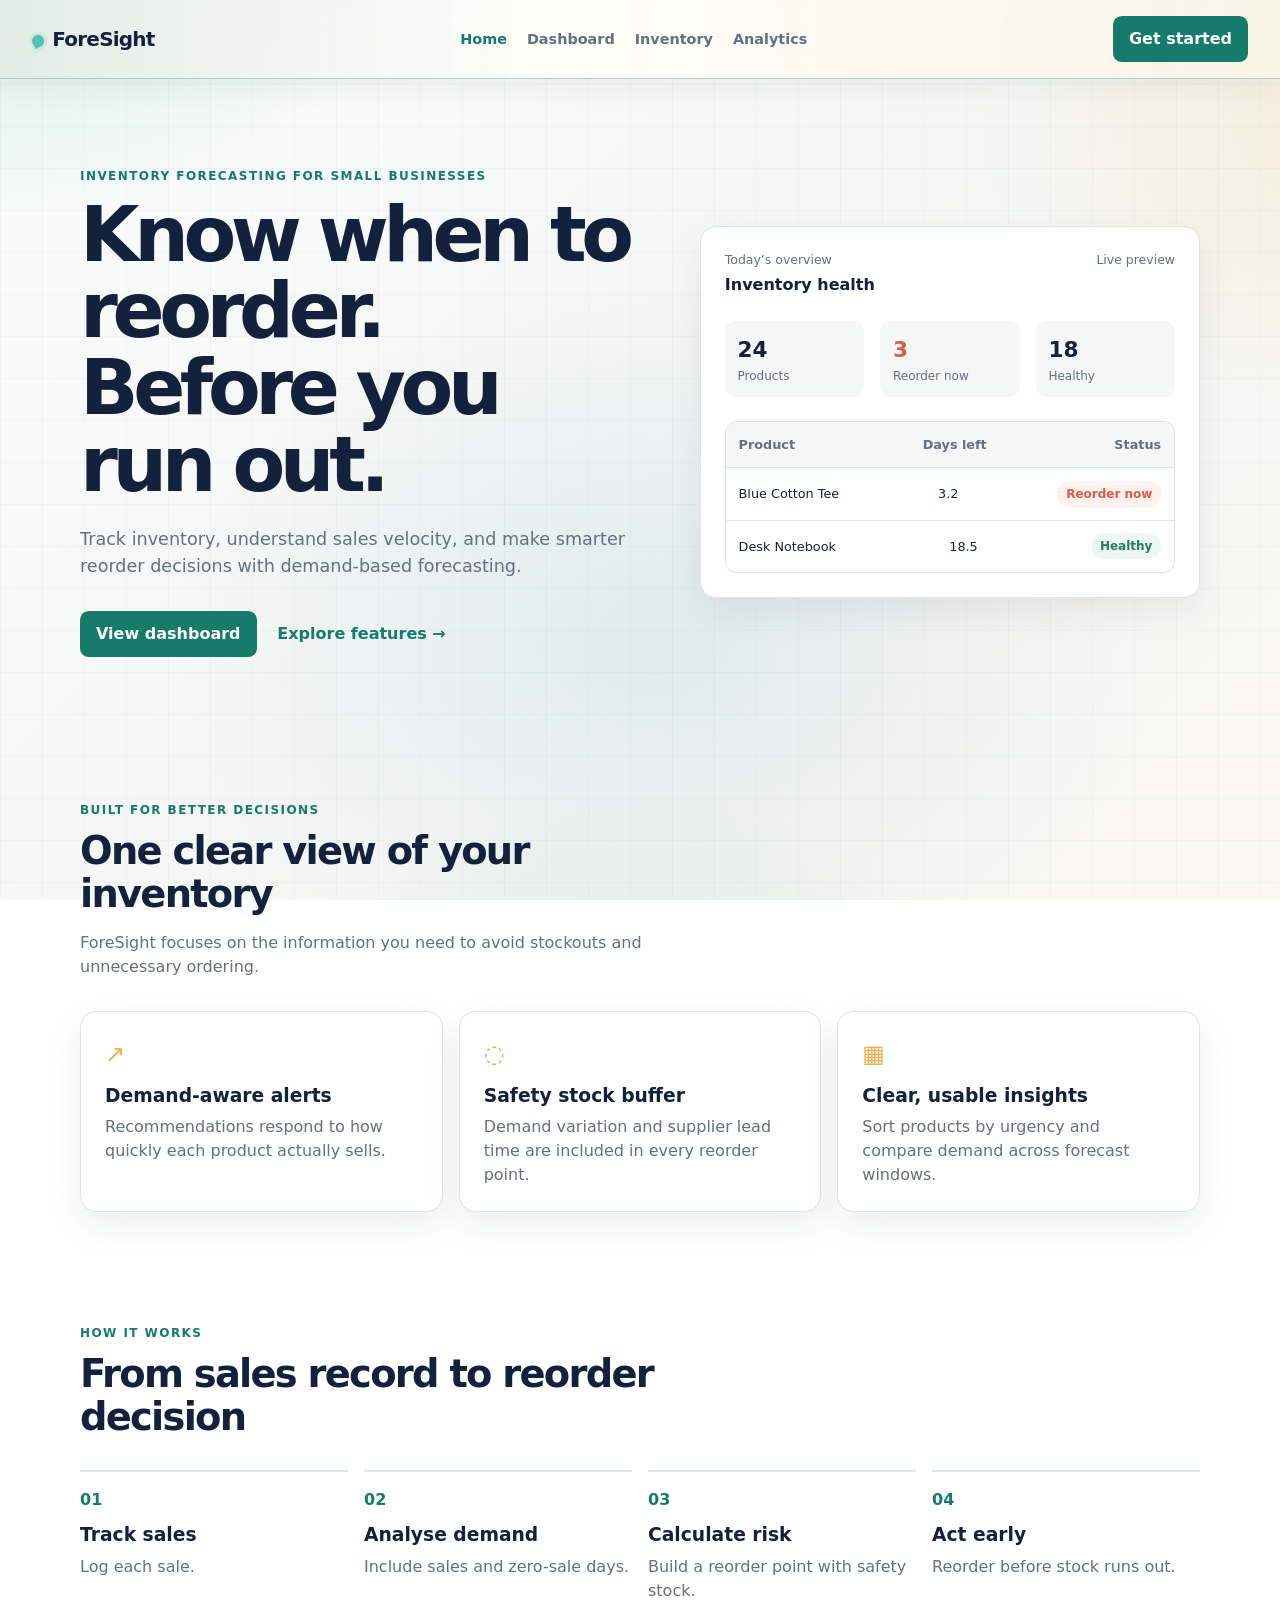
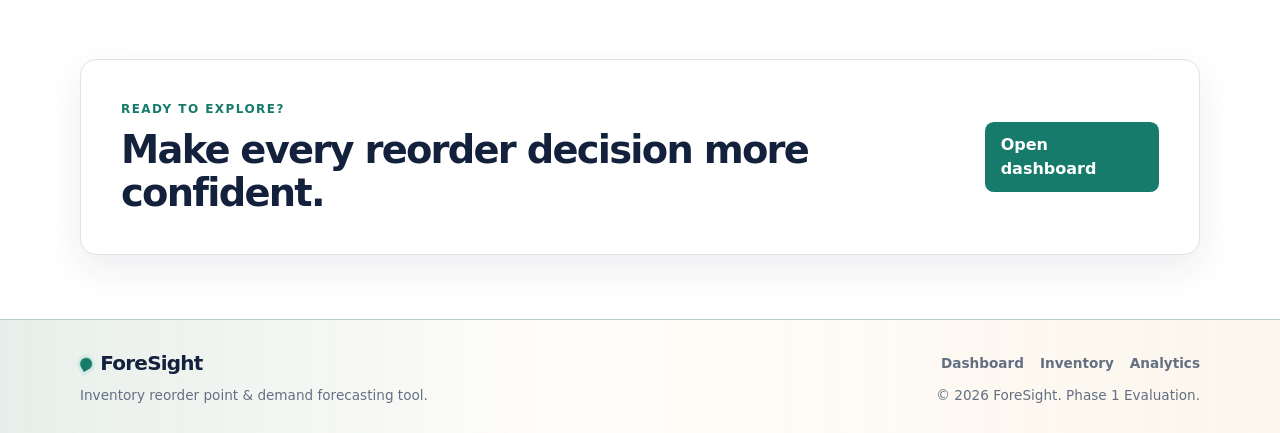
==== commit abc0a833: "Refactor: clean up code and improve readability" ====
--- a/ForeSight/index.html
+++ b/ForeSight/index.html
@@ -1,3 +1,151 @@
-<!DOCTYPE html>
-<html lang="en"><head><meta charset="UTF-8"><meta name="viewport" content="width=device-width, initial-scale=1.0"><title>ForeSight | Smarter inventory decisions</title><link rel="icon" href="favicon.svg" type="image/svg+xml"><link rel="stylesheet" href="style.css"></head>
-<body class="marketing-page"><nav class="navbar"><a class="nav-brand" href="index.html">ForeSight <span class="slogan">Demand-based inventory planning</span></a><ul class="nav-links"><li><a class="active" href="index.html">Home</a></li><li><a href="dashboard.html">Dashboard</a></li><li><a href="inventory.html">Inventory</a></li><li><a href="analytics.html">Analytics</a></li></ul><a class="nav-cta" href="dashboard.html">Get started</a></nav><main><section class="hero"><div><p class="eyebrow">Inventory forecasting for small businesses</p><h1>Know when to reorder.<br>Before you run out.</h1><p class="hero-copy">Track inventory, understand sales velocity, and make smarter reorder decisions with demand-based forecasting.</p><div class="hero-actions"><a class="button-link" href="dashboard.html">View dashboard</a><a class="text-link" href="#features">Explore features →</a></div></div><section class="preview-card"><div class="preview-top"><div><p class="preview-label">Today’s overview</p><strong>Inventory health</strong></div><span class="preview-date">Live preview</span></div><div class="preview-stats"><div><strong>24</strong><span>Products</span></div><div class="preview-alert"><strong>3</strong><span>Reorder now</span></div><div><strong>18</strong><span>Healthy</span></div></div><div class="preview-table"><div class="preview-row preview-head"><span>Product</span><span>Days left</span><span>Status</span></div><div class="preview-row"><span>Blue Cotton Tee</span><span>3.2</span><b class="preview-badge danger">Reorder now</b></div><div class="preview-row"><span>Desk Notebook</span><span>18.5</span><b class="preview-badge success">Healthy</b></div></div></section></section><section id="features" class="feature-section"><header class="section-heading"><p class="eyebrow">Built for better decisions</p><h2>One clear view of your inventory</h2><p>ForeSight focuses on the information you need to avoid stockouts and unnecessary ordering.</p></header><div class="feature-grid"><article class="info-card"><span class="feature-icon">↗</span><h3>Demand-aware alerts</h3><p>Recommendations respond to how quickly each product actually sells.</p></article><article class="info-card"><span class="feature-icon">◌</span><h3>Safety stock buffer</h3><p>Demand variation and supplier lead time are included in every reorder point.</p></article><article class="info-card"><span class="feature-icon">▦</span><h3>Clear, usable insights</h3><p>Sort products by urgency and compare demand across forecast windows.</p></article></div></section><section class="steps-section"><header class="section-heading"><p class="eyebrow">How it works</p><h2>From sales record to reorder decision</h2></header><ol class="steps"><li><span>01</span><h3>Track sales</h3><p>Log each sale.</p></li><li><span>02</span><h3>Analyse demand</h3><p>Include sales and zero-sale days.</p></li><li><span>03</span><h3>Calculate risk</h3><p>Build a reorder point with safety stock.</p></li><li><span>04</span><h3>Act early</h3><p>Reorder before stock runs out.</p></li></ol></section><section class="final-cta"><div><p class="eyebrow">Ready to explore?</p><h2>Make every reorder decision more confident.</h2></div><a class="button-link" href="dashboard.html">Open dashboard</a></section></main><footer class="site-footer"><a class="nav-brand" href="index.html">ForeSight</a><p>Inventory reorder point &amp; demand forecasting tool.</p><div><a href="dashboard.html">Dashboard</a><a href="inventory.html">Inventory</a><a href="analytics.html">Analytics</a></div><small>© 2026 ForeSight. Phase 1 prototype.</small></footer></body></html>
+<!doctype html>
+<html lang="en">
+  <head>
+    <meta charset="UTF-8" />
+    <meta name="viewport" content="width=device-width, initial-scale=1.0" />
+    <title>ForeSight | Smarter inventory decisions</title>
+    <link rel="icon" href="favicon.svg" type="image/svg+xml" />
+    <link rel="stylesheet" href="style.css" />
+  </head>
+  <body class="marketing-page">
+    <nav class="navbar">
+      <a class="nav-brand" href="index.html"
+        >ForeSight
+        <span class="slogan">Demand-based inventory planning</span></a
+      >
+      <ul class="nav-links">
+        <li><a class="active" href="index.html">Home</a></li>
+        <li><a href="dashboard.html">Dashboard</a></li>
+        <li><a href="inventory.html">Inventory</a></li>
+        <li><a href="analytics.html">Analytics</a></li>
+      </ul>
+      <a class="nav-cta" href="dashboard.html">Get started</a>
+    </nav>
+    <main>
+      <section class="hero">
+        <div>
+          <p class="eyebrow">Inventory forecasting for small businesses</p>
+          <h1>Know when to reorder.<br />Before you run out.</h1>
+          <p class="hero-copy">
+            Track inventory, understand sales velocity, and make smarter reorder
+            decisions with demand-based forecasting.
+          </p>
+          <div class="hero-actions">
+            <a class="button-link" href="dashboard.html">View dashboard</a
+            ><a class="text-link" href="#features">Explore features →</a>
+          </div>
+        </div>
+        <section class="preview-card">
+          <div class="preview-top">
+            <div>
+              <p class="preview-label">Today’s overview</p>
+              <strong>Inventory health</strong>
+            </div>
+            <span class="preview-date">Live preview</span>
+          </div>
+          <div class="preview-stats">
+            <div><strong>24</strong><span>Products</span></div>
+            <div class="preview-alert">
+              <strong>3</strong><span>Reorder now</span>
+            </div>
+            <div><strong>18</strong><span>Healthy</span></div>
+          </div>
+          <div class="preview-table">
+            <div class="preview-row preview-head">
+              <span>Product</span><span>Days left</span><span>Status</span>
+            </div>
+            <div class="preview-row">
+              <span>Blue Cotton Tee</span><span>3.2</span
+              ><b class="preview-badge danger">Reorder now</b>
+            </div>
+            <div class="preview-row">
+              <span>Desk Notebook</span><span>18.5</span
+              ><b class="preview-badge success">Healthy</b>
+            </div>
+          </div>
+        </section>
+      </section>
+      <section id="features" class="feature-section">
+        <header class="section-heading">
+          <p class="eyebrow">Built for better decisions</p>
+          <h2>One clear view of your inventory</h2>
+          <p>
+            ForeSight focuses on the information you need to avoid stockouts and
+            unnecessary ordering.
+          </p>
+        </header>
+        <div class="feature-grid">
+          <article class="info-card">
+            <span class="feature-icon">↗</span>
+            <h3>Demand-aware alerts</h3>
+            <p>
+              Recommendations respond to how quickly each product actually
+              sells.
+            </p>
+          </article>
+          <article class="info-card">
+            <span class="feature-icon">◌</span>
+            <h3>Safety stock buffer</h3>
+            <p>
+              Demand variation and supplier lead time are included in every
+              reorder point.
+            </p>
+          </article>
+          <article class="info-card">
+            <span class="feature-icon">▦</span>
+            <h3>Clear, usable insights</h3>
+            <p>
+              Sort products by urgency and compare demand across forecast
+              windows.
+            </p>
+          </article>
+        </div>
+      </section>
+      <section class="steps-section">
+        <header class="section-heading">
+          <p class="eyebrow">How it works</p>
+          <h2>From sales record to reorder decision</h2>
+        </header>
+        <ol class="steps">
+          <li>
+            <span>01</span>
+            <h3>Track sales</h3>
+            <p>Log each sale.</p>
+          </li>
+          <li>
+            <span>02</span>
+            <h3>Analyse demand</h3>
+            <p>Include sales and zero-sale days.</p>
+          </li>
+          <li>
+            <span>03</span>
+            <h3>Calculate risk</h3>
+            <p>Build a reorder point with safety stock.</p>
+          </li>
+          <li>
+            <span>04</span>
+            <h3>Act early</h3>
+            <p>Reorder before stock runs out.</p>
+          </li>
+        </ol>
+      </section>
+      <section class="final-cta">
+        <div>
+          <p class="eyebrow">Ready to explore?</p>
+          <h2>Make every reorder decision more confident.</h2>
+        </div>
+        <a class="button-link" href="dashboard.html">Open dashboard</a>
+      </section>
+    </main>
+    <footer class="site-footer">
+      <a class="nav-brand" href="index.html">ForeSight</a>
+      <p>Inventory reorder point &amp; demand forecasting tool.</p>
+      <div>
+        <a href="dashboard.html">Dashboard</a
+        ><a href="inventory.html">Inventory</a
+        ><a href="analytics.html">Analytics</a>
+      </div>
+      <small>© 2026 ForeSight. Phase 1 prototype.</small>
+    </footer>
+  </body>
+</html>
--- a/ForeSight/style.css
+++ b/ForeSight/style.css
@@ -1,225 +1,1698 @@
-:root { --ink:#14213d; --muted:#637083; --paper:#fffdf9; --canvas:#f4f7f5; --card:#ffffff; --line:#dbe5e1; --brand:#167b6a; --brand-dark:#0e5c50; --accent:#f0ae4f; --danger:#d65d4a; --danger-soft:#fff1ed; --warning:#b87916; --warning-soft:#fff8e8; --success:#267b58; --success-soft:#ecf8f1; --shadow:0 14px 36px rgba(20,33,61,.08); }
-@media (prefers-color-scheme: dark) { :root { --ink:#eef5f2; --muted:#b2c0ba; --paper:#12201f; --canvas:#0c1716; --card:#162625; --line:#29403d; --brand:#52bba9; --brand-dark:#8de0d0; --accent:#f3c46c; --danger:#ff9c89; --danger-soft:#452824; --warning:#ffd375; --warning-soft:#3d331d; --success:#86d5ac; --success-soft:#173c2d; --shadow:none; } }
-* { box-sizing:border-box; } html { scroll-behavior:smooth; } body { background:var(--canvas); color:var(--ink); font-family:Inter,ui-sans-serif,system-ui,-apple-system,"Segoe UI",sans-serif; line-height:1.5; margin:0; padding:0 2rem; } a { color:inherit; } button,input,select { font:inherit; } button { border:0; cursor:pointer; } button:focus-visible,a:focus-visible,input:focus-visible,select:focus-visible { outline:3px solid color-mix(in srgb,var(--brand) 35%,transparent); outline-offset:3px; }
-.navbar { align-items:center; background:color-mix(in srgb,var(--paper) 92%,transparent); backdrop-filter:blur(12px); border-bottom:1px solid var(--line); display:flex; gap:1.5rem; justify-content:space-between; margin:0 -2rem; padding:1rem 2rem; position:sticky; top:0; z-index:10; }.nav-brand { color:var(--ink); font-size:1.25rem; font-weight:850; letter-spacing:-.04em; text-decoration:none; white-space:nowrap; }.nav-brand::before { background:var(--brand); border-radius:50% 50% 50% 0; content:""; display:inline-block; height:.65rem; margin-right:.45rem; transform:rotate(-30deg); width:.65rem; }.slogan { color:var(--muted); font-size:.72rem; font-weight:600; letter-spacing:0; margin-left:.35rem; }.nav-links { display:flex; gap:1.25rem; list-style:none; margin:0; padding:0; }.nav-links a { color:var(--muted); font-size:.9rem; font-weight:700; text-decoration:none; }.nav-links a:hover,.nav-links .active { color:var(--brand); }.nav-cta,.button-link,button:not(#modal-close) { background:var(--brand); border-radius:.55rem; color:white; font-weight:800; padding:.7rem 1rem; text-decoration:none; transition:transform .18s,background .18s; }.nav-cta:hover,.button-link:hover,button:not(#modal-close):hover { background:var(--brand-dark); transform:translateY(-1px); }.button-secondary { background:transparent; border:1px solid var(--line); border-radius:.55rem; color:var(--ink); font-weight:800; padding:.68rem .95rem; text-decoration:none; }.button-danger { background:var(--danger)!important; }.hidden { display:none!important; }.eyebrow { color:var(--brand); font-size:.75rem; font-weight:850; letter-spacing:.12em; margin:0 0 .7rem; text-transform:uppercase; }
-.hero,.feature-section,.steps-section,.final-cta,.app-page { margin-left:auto; margin-right:auto; max-width:1120px; }.hero { align-items:center; display:grid; gap:4rem; grid-template-columns:1fr .9fr; padding:5.5rem 0; }.hero h1 { font-size:clamp(2.8rem,6vw,5rem); letter-spacing:-.07em; line-height:1; margin:0; }.hero-copy { color:var(--muted); font-size:1.1rem; margin:1.4rem 0 0; max-width:560px; }.hero-actions { align-items:center; display:flex; gap:1.3rem; margin-top:2rem; }.text-link { color:var(--brand); font-weight:800; text-decoration:none; }.preview-card,.workspace-card,.info-card,.final-cta { background:var(--card); border:1px solid var(--line); border-radius:1rem; box-shadow:var(--shadow); }.preview-card { padding:1.5rem; }.preview-top,.preview-stats,.preview-row,.section-toolbar,.dashboard-header,.sale-card,.product-item { display:flex; gap:1rem; justify-content:space-between; }.preview-label,.preview-date { color:var(--muted); font-size:.78rem; margin:0 0 .2rem; }.preview-stats { margin:1.5rem 0; }.preview-stats div { background:var(--canvas); border-radius:.7rem; display:grid; flex:1; padding:.8rem; }.preview-stats strong { font-size:1.35rem; }.preview-stats span { color:var(--muted); font-size:.75rem; }.preview-alert strong { color:var(--danger); }.preview-table { border:1px solid var(--line); border-radius:.7rem; overflow:hidden; }.preview-row { align-items:center; border-bottom:1px solid var(--line); font-size:.8rem; padding:.8rem; }.preview-row:last-child { border:0; }.preview-head { background:var(--canvas); color:var(--muted); font-weight:800; }.preview-badge,.status-reorder,.status-low,.status-ok { border-radius:999px; display:inline-block; font-size:.75rem; font-weight:800; padding:.25rem .55rem; white-space:nowrap; }.danger,.status-reorder { background:var(--danger-soft); color:var(--danger); }.success,.status-ok { background:var(--success-soft); color:var(--success); }.status-low { background:var(--warning-soft); color:var(--warning); }
-.feature-section,.steps-section { padding:3.5rem 0; }.section-heading { margin-bottom:2rem; max-width:640px; }.section-heading h2,.final-cta h2 { font-size:clamp(1.9rem,3vw,2.7rem); letter-spacing:-.045em; line-height:1.1; margin:0; }.section-heading p:last-child { color:var(--muted); }.feature-grid,.steps { display:grid; gap:1rem; grid-template-columns:repeat(3,1fr); }.info-card { padding:1.5rem; }.feature-icon { color:var(--accent); font-size:1.5rem; }.info-card h3,.steps h3 { margin:.6rem 0 .35rem; }.info-card p,.steps p { color:var(--muted); margin:0; }.steps { grid-template-columns:repeat(4,1fr); list-style:none; margin:0; padding:0; }.steps li { border-top:2px solid var(--line); padding-top:1rem; }.steps li>span { color:var(--brand); font-weight:850; }.final-cta { align-items:center; display:flex; justify-content:space-between; margin-bottom:4rem; padding:2.5rem; }.site-footer { border-top:1px solid var(--line); color:var(--muted); display:flex; flex-wrap:wrap; font-size:.85rem; gap:1rem 2rem; justify-content:space-between; margin:0 -2rem; padding:2rem; }.site-footer .nav-brand { color:var(--ink); }.site-footer div { display:flex; gap:1rem; }.site-footer a { text-decoration:none; }
-.app-page { padding:2.5rem 0 4rem; }.dashboard-header { align-items:end; margin-bottom:2rem; }.dashboard-header h1 { font-size:2.4rem; letter-spacing:-.05em; margin:0; }.dashboard-header p:not(.eyebrow),.section-toolbar p,.sale-card p:not(.eyebrow) { color:var(--muted); margin:.3rem 0 0; }.quick-actions,.toolbar-actions,.form-actions { display:flex; flex-wrap:wrap; gap:.7rem; }.summary-grid { display:grid; gap:1rem; grid-template-columns:repeat(4,1fr); margin-bottom:1.25rem; }.summary-card { background:var(--card); border:1px solid var(--line); border-radius:.85rem; box-shadow:var(--shadow); color:var(--ink); display:flex; flex-direction:column; padding:1.25rem; text-align:left; }.summary-card .count { font-size:2rem; font-weight:850; letter-spacing:-.05em; }.summary-card .count-text { font-size:1rem; padding-top:.5rem; }.summary-card .label { color:var(--muted); font-size:.8rem; margin-top:.2rem; }.status-card-reorder { border-top:4px solid var(--danger); }.status-card-low { border-top:4px solid var(--warning); }.status-card-ok { border-top:4px solid var(--success); }.workspace-card { margin-bottom:1.25rem; padding:1.5rem; }.section-toolbar { align-items:center; margin-bottom:1.25rem; }.section-toolbar h2,.workspace-card h2 { font-size:1.15rem; margin:0; }.table-scroll { border:1px solid var(--line); border-radius:.7rem; overflow-x:auto; } table { border-collapse:collapse; min-width:870px; width:100%; } th,td { border-bottom:1px solid var(--line); padding:.9rem 1rem; text-align:left; white-space:nowrap; } th { background:var(--canvas); color:var(--muted); font-size:.75rem; letter-spacing:.04em; text-transform:uppercase; } td:nth-child(n+3),th:nth-child(n+3) { font-variant-numeric:tabular-nums; text-align:right; } tr:last-child td { border-bottom:0; } tr.status-reorder { background:color-mix(in srgb,var(--danger-soft) 50%,transparent); } tr.status-low { background:color-mix(in srgb,var(--warning-soft) 50%,transparent); } #empty-state,.empty-copy { color:var(--muted); padding:1.2rem 0 0; text-align:center; }.sale-card { align-items:center; }.sale-card>div { max-width:360px; }.sale-card form { display:grid; flex:1; gap:.7rem; grid-template-columns:repeat(4,1fr); }.form-row { display:flex; flex-direction:column; gap:.35rem; }.form-row label,.window-picker { font-size:.82rem; font-weight:800; } input,select { background:var(--paper); border:1px solid var(--line); border-radius:.5rem; color:var(--ink); padding:.7rem; }.inventory-layout { display:grid; gap:1.25rem; grid-template-columns:.8fr 1.2fr; }.form-grid { display:grid; gap:.75rem; grid-template-columns:repeat(2,1fr); }.form-actions { justify-content:end; margin-top:1.1rem; }.product-list { display:grid; gap:.75rem; }.product-item { align-items:center; background:var(--canvas); border:1px solid var(--line); border-radius:.65rem; padding:1rem; }.product-item h3 { margin:0 0 .25rem; }.product-item p { color:var(--muted); font-size:.85rem; margin:0; }.product-metrics { align-items:center; display:flex; flex-wrap:wrap; font-size:.8rem; gap:.55rem; justify-content:end; }.analytics-layout { display:grid; gap:1.25rem; grid-template-columns:1.4fr .8fr; }.trend-chart { align-items:end; display:flex; gap:3px; height:220px; margin-top:1.5rem; }.trend-chart span { background:linear-gradient(to top,var(--brand-dark),var(--brand)); border-radius:3px 3px 0 0; flex:1; min-width:2px; }.insights-list { display:grid; gap:.7rem; margin-top:1rem; }.insights-list p { background:var(--canvas); border-radius:.55rem; margin:0; padding:.85rem; }.window-picker { display:grid; gap:.3rem; }
-.modal { align-items:center; background:rgba(10,20,20,.52); display:flex; inset:0; justify-content:center; opacity:0; padding:1rem; pointer-events:none; position:fixed; transition:.2s; visibility:hidden; z-index:30; }.modal.show { opacity:1; pointer-events:auto; visibility:visible; }.modal-content { background:var(--card); border-radius:1rem; max-height:80vh; max-width:560px; overflow:auto; width:100%; }.modal-header { align-items:center; border-bottom:1px solid var(--line); padding:1rem 1.25rem; }.modal-header h2 { margin:0; }.modal-list-container { padding:1.25rem; }.modal-list-container ul { list-style:none; margin:0; padding:0; }.modal-list-container li { border-bottom:1px solid var(--line); display:flex; justify-content:space-between; padding:.7rem 0; } #modal-close { background:transparent; color:var(--ink); font-size:1.6rem; } #toast { background:var(--ink); border-radius:.6rem; bottom:1.5rem; color:var(--paper); font-weight:750; padding:.8rem 1rem; position:fixed; right:1.5rem; z-index:40; }
-@media(max-width:850px){ body{padding:0 1rem}.navbar{align-items:flex-start;flex-wrap:wrap;margin:0 -1rem;padding:1rem}.nav-cta{margin-left:auto}.hero,.inventory-layout,.analytics-layout{grid-template-columns:1fr;gap:2rem}.feature-grid,.steps{grid-template-columns:1fr 1fr}.summary-grid{grid-template-columns:1fr 1fr}.sale-card{align-items:stretch;flex-direction:column}.sale-card form{grid-template-columns:1fr 1fr}.site-footer{margin:0 -1rem}.dashboard-header{align-items:flex-start;flex-direction:column}} @media(max-width:540px){.nav-links{gap:.75rem;order:3;width:100%}.nav-links a{font-size:.8rem}.hero{padding:3.5rem 0}.feature-grid,.steps,.form-grid,.sale-card form{grid-template-columns:1fr}.final-cta{align-items:flex-start;flex-direction:column;padding:1.5rem}.preview-stats{flex-direction:column}.product-item{align-items:flex-start;flex-direction:column}.product-metrics{justify-content:flex-start}.section-toolbar{align-items:stretch;flex-direction:column}.summary-card .count{font-size:1.65rem}}
+:root {
+  --ink: #14213d;
+  --muted: #637083;
+  --paper: #fffdf9;
+  --canvas: #f4f7f5;
+  --card: #ffffff;
+  --line: #dbe5e1;
+  --brand: #167b6a;
+  --brand-dark: #0e5c50;
+  --accent: #f0ae4f;
+  --danger: #d65d4a;
+  --danger-soft: #fff1ed;
+  --warning: #b87916;
+  --warning-soft: #fff8e8;
+  --success: #267b58;
+  --success-soft: #ecf8f1;
+  --shadow: 0 14px 36px rgba(20, 33, 61, 0.08);
+}
+@media (prefers-color-scheme: dark) {
+  :root {
+    --ink: #eef5f2;
+    --muted: #b2c0ba;
+    --paper: #12201f;
+    --canvas: #0c1716;
+    --card: #162625;
+    --line: #29403d;
+    --brand: #52bba9;
+    --brand-dark: #8de0d0;
+    --accent: #f3c46c;
+    --danger: #ff9c89;
+    --danger-soft: #452824;
+    --warning: #ffd375;
+    --warning-soft: #3d331d;
+    --success: #86d5ac;
+    --success-soft: #173c2d;
+    --shadow: none;
+  }
+}
+* {
+  box-sizing: border-box;
+}
+html {
+  scroll-behavior: smooth;
+}
+body {
+  background:
+    radial-gradient(
+      ellipse 52rem 33rem at -6% -12%,
+      rgba(56, 164, 143, 0.22),
+      transparent 63%
+    ),
+    radial-gradient(
+      ellipse 40rem 29rem at 108% 13%,
+      rgba(240, 174, 79, 0.16),
+      transparent 64%
+    ),
+    radial-gradient(
+      ellipse 46rem 34rem at 52% 72%,
+      rgba(76, 142, 176, 0.12),
+      transparent 67%
+    ),
+    radial-gradient(
+      ellipse 34rem 24rem at 50% 116%,
+      rgba(76, 157, 135, 0.13),
+      transparent 65%
+    ),
+    linear-gradient(rgba(22, 123, 106, 0.035) 1px, transparent 1px),
+    linear-gradient(90deg, rgba(22, 123, 106, 0.035) 1px, transparent 1px),
+    linear-gradient(135deg, #f8fcfa 0%, var(--canvas) 48%, #faf8f2 100%);
+  background-attachment: fixed;
+  background-size:
+    auto,
+    auto,
+    auto,
+    auto,
+    42px 42px,
+    42px 42px,
+    auto;
+  color: var(--ink);
+  font-family:
+    Inter,
+    ui-sans-serif,
+    system-ui,
+    -apple-system,
+    "Segoe UI",
+    sans-serif;
+  line-height: 1.5;
+  margin: 0;
+  padding: 0 2rem;
+}
+a {
+  color: inherit;
+}
+button,
+input,
+select {
+  font: inherit;
+}
+button {
+  border: 0;
+  cursor: pointer;
+}
+button:focus-visible,
+a:focus-visible,
+input:focus-visible,
+select:focus-visible {
+  outline: 3px solid color-mix(in srgb, var(--brand) 35%, transparent);
+  outline-offset: 3px;
+}
+
+@keyframes page-fade-in {
+  from {
+    opacity: 0;
+    transform: translateY(8px);
+  }
+  to {
+    opacity: 1;
+    transform: translateY(0);
+  }
+}
+
+/* Animate page content, never the body itself, so dashboard controls remain available. */
+main {
+  animation: page-fade-in 0.9s ease-out both;
+}
+
+@media (prefers-reduced-motion: reduce) {
+  main {
+    animation: none;
+  }
+}
+.navbar {
+  align-items: center;
+  background: color-mix(in srgb, var(--paper) 92%, transparent);
+  backdrop-filter: blur(12px);
+  border-bottom: 1px solid var(--line);
+  display: flex;
+  gap: 1.5rem;
+  justify-content: space-between;
+  margin: 0 -2rem;
+  padding: 1rem 2rem;
+  position: sticky;
+  top: 0;
+  z-index: 10;
+}
+.nav-brand {
+  color: var(--ink);
+  font-size: 1.25rem;
+  font-weight: 850;
+  letter-spacing: -0.04em;
+  text-decoration: none;
+  white-space: nowrap;
+}
+.nav-brand::before {
+  background: var(--brand);
+  border-radius: 50% 50% 50% 0;
+  content: "";
+  display: inline-block;
+  height: 0.65rem;
+  margin-right: 0.45rem;
+  transform: rotate(-30deg);
+  width: 0.65rem;
+}
+.slogan {
+  color: var(--muted);
+  font-size: 0.72rem;
+  font-weight: 600;
+  letter-spacing: 0;
+  margin-left: 0.35rem;
+}
+.nav-links {
+  display: flex;
+  gap: 1.25rem;
+  list-style: none;
+  margin: 0;
+  padding: 0;
+}
+.nav-links a {
+  color: var(--muted);
+  font-size: 0.9rem;
+  font-weight: 700;
+  text-decoration: none;
+}
+.nav-links a:hover,
+.nav-links .active {
+  color: var(--brand);
+}
+.nav-cta,
+.button-link,
+button:not(#modal-close) {
+  background: var(--brand);
+  border-radius: 0.55rem;
+  color: white;
+  font-weight: 800;
+  padding: 0.7rem 1rem;
+  text-decoration: none;
+  transition:
+    transform 0.18s,
+    background 0.18s;
+}
+.nav-cta:hover,
+.button-link:hover,
+button:not(#modal-close):hover {
+  background: var(--brand-dark);
+  transform: translateY(-1px);
+}
+.button-secondary {
+  background: transparent;
+  border: 1px solid var(--line);
+  border-radius: 0.55rem;
+  color: var(--ink);
+  font-weight: 800;
+  padding: 0.68rem 0.95rem;
+  text-decoration: none;
+}
+.button-danger {
+  background: var(--danger) !important;
+}
+.hidden {
+  display: none !important;
+}
+.eyebrow {
+  color: var(--brand);
+  font-size: 0.75rem;
+  font-weight: 850;
+  letter-spacing: 0.12em;
+  margin: 0 0 0.7rem;
+  text-transform: uppercase;
+}
+.hero,
+.feature-section,
+.steps-section,
+.final-cta,
+.app-page {
+  margin-left: auto;
+  margin-right: auto;
+  max-width: 1120px;
+}
+.hero {
+  align-items: center;
+  display: grid;
+  gap: 4rem;
+  grid-template-columns: 1fr 0.9fr;
+  padding: 5.5rem 0;
+}
+.hero h1 {
+  font-size: clamp(2.8rem, 6vw, 5rem);
+  letter-spacing: -0.07em;
+  line-height: 1;
+  margin: 0;
+}
+.hero-copy {
+  color: var(--muted);
+  font-size: 1.1rem;
+  margin: 1.4rem 0 0;
+  max-width: 560px;
+}
+.hero-actions {
+  align-items: center;
+  display: flex;
+  gap: 1.3rem;
+  margin-top: 2rem;
+}
+.text-link {
+  color: var(--brand);
+  font-weight: 800;
+  text-decoration: none;
+}
+.preview-card,
+.workspace-card,
+.info-card,
+.final-cta {
+  background: var(--card);
+  border: 1px solid var(--line);
+  border-radius: 1rem;
+  box-shadow: var(--shadow);
+}
+.preview-card {
+  padding: 1.5rem;
+}
+.preview-top,
+.preview-stats,
+.preview-row,
+.section-toolbar,
+.dashboard-header,
+.sale-card,
+.product-item {
+  display: flex;
+  gap: 1rem;
+  justify-content: space-between;
+}
+.preview-label,
+.preview-date {
+  color: var(--muted);
+  font-size: 0.78rem;
+  margin: 0 0 0.2rem;
+}
+.preview-stats {
+  margin: 1.5rem 0;
+}
+.preview-stats div {
+  background: var(--canvas);
+  border-radius: 0.7rem;
+  display: grid;
+  flex: 1;
+  padding: 0.8rem;
+}
+.preview-stats strong {
+  font-size: 1.35rem;
+}
+.preview-stats span {
+  color: var(--muted);
+  font-size: 0.75rem;
+}
+.preview-alert strong {
+  color: var(--danger);
+}
+.preview-table {
+  border: 1px solid var(--line);
+  border-radius: 0.7rem;
+  overflow: hidden;
+}
+.preview-row {
+  align-items: center;
+  border-bottom: 1px solid var(--line);
+  font-size: 0.8rem;
+  padding: 0.8rem;
+}
+.preview-row:last-child {
+  border: 0;
+}
+.preview-head {
+  background: var(--canvas);
+  color: var(--muted);
+  font-weight: 800;
+}
+.preview-badge,
+.status-reorder,
+.status-low,
+.status-ok {
+  border-radius: 999px;
+  display: inline-block;
+  font-size: 0.75rem;
+  font-weight: 800;
+  padding: 0.25rem 0.55rem;
+  white-space: nowrap;
+}
+.danger,
+.status-reorder {
+  background: var(--danger-soft);
+  color: var(--danger);
+}
+.success,
+.status-ok {
+  background: var(--success-soft);
+  color: var(--success);
+}
+.status-low {
+  background: var(--warning-soft);
+  color: var(--warning);
+}
+.feature-section,
+.steps-section {
+  padding: 3.5rem 0;
+}
+.section-heading {
+  margin-bottom: 2rem;
+  max-width: 640px;
+}
+.section-heading h2,
+.final-cta h2 {
+  font-size: clamp(1.9rem, 3vw, 2.7rem);
+  letter-spacing: -0.045em;
+  line-height: 1.1;
+  margin: 0;
+}
+.section-heading p:last-child {
+  color: var(--muted);
+}
+.feature-grid,
+.steps {
+  display: grid;
+  gap: 1rem;
+  grid-template-columns: repeat(3, 1fr);
+}
+.info-card {
+  padding: 1.5rem;
+}
+.feature-icon {
+  color: var(--accent);
+  font-size: 1.5rem;
+}
+.info-card h3,
+.steps h3 {
+  margin: 0.6rem 0 0.35rem;
+}
+.info-card p,
+.steps p {
+  color: var(--muted);
+  margin: 0;
+}
+.steps {
+  grid-template-columns: repeat(4, 1fr);
+  list-style: none;
+  margin: 0;
+  padding: 0;
+}
+.steps li {
+  border-top: 2px solid var(--line);
+  padding-top: 1rem;
+}
+.steps li > span {
+  color: var(--brand);
+  font-weight: 850;
+}
+.final-cta {
+  align-items: center;
+  display: flex;
+  justify-content: space-between;
+  margin-bottom: 4rem;
+  padding: 2.5rem;
+}
+.site-footer {
+  border-top: 1px solid var(--line);
+  color: var(--muted);
+  display: flex;
+  flex-wrap: wrap;
+  font-size: 0.85rem;
+  gap: 1rem 2rem;
+  justify-content: space-between;
+  margin: 0 -2rem;
+  padding: 2rem;
+}
+.site-footer .nav-brand {
+  color: var(--ink);
+}
+.site-footer div {
+  display: flex;
+  gap: 1rem;
+}
+.site-footer a {
+  text-decoration: none;
+}
+.app-page {
+  padding: 2.5rem 0 4rem;
+}
+.dashboard-header {
+  align-items: end;
+  margin-bottom: 2rem;
+}
+.dashboard-header h1 {
+  font-size: 2.4rem;
+  letter-spacing: -0.05em;
+  margin: 0;
+}
+.dashboard-header p:not(.eyebrow),
+.section-toolbar p,
+.sale-card p:not(.eyebrow) {
+  color: var(--muted);
+  margin: 0.3rem 0 0;
+}
+.quick-actions,
+.toolbar-actions,
+.form-actions {
+  display: flex;
+  flex-wrap: wrap;
+  gap: 0.7rem;
+}
+.summary-grid {
+  display: grid;
+  gap: 1rem;
+  grid-template-columns: repeat(4, 1fr);
+  margin-bottom: 1.25rem;
+}
+.summary-card {
+  background: var(--card);
+  border: 1px solid var(--line);
+  border-radius: 0.85rem;
+  box-shadow: var(--shadow);
+  color: var(--ink);
+  display: flex;
+  flex-direction: column;
+  padding: 1.25rem;
+  text-align: left;
+}
+.summary-card .count {
+  font-size: 2rem;
+  font-weight: 850;
+  letter-spacing: -0.05em;
+}
+.summary-card .count-text {
+  font-size: 1rem;
+  padding-top: 0.5rem;
+}
+.summary-card .label {
+  color: var(--muted);
+  font-size: 0.8rem;
+  margin-top: 0.2rem;
+}
+.status-card-reorder {
+  border-top: 4px solid var(--danger);
+}
+.status-card-low {
+  border-top: 4px solid var(--warning);
+}
+.status-card-ok {
+  border-top: 4px solid var(--success);
+}
+.workspace-card {
+  margin-bottom: 1.25rem;
+  padding: 1.5rem;
+}
+.section-toolbar {
+  align-items: center;
+  margin-bottom: 1.25rem;
+}
+.section-toolbar h2,
+.workspace-card h2 {
+  font-size: 1.15rem;
+  margin: 0;
+}
+.table-scroll {
+  border: 1px solid var(--line);
+  border-radius: 0.7rem;
+  overflow-x: auto;
+}
+table {
+  border-collapse: collapse;
+  min-width: 870px;
+  width: 100%;
+}
+th,
+td {
+  border-bottom: 1px solid var(--line);
+  padding: 0.9rem 1rem;
+  text-align: left;
+  white-space: nowrap;
+}
+th {
+  background: var(--canvas);
+  color: var(--muted);
+  font-size: 0.75rem;
+  letter-spacing: 0.04em;
+  text-transform: uppercase;
+}
+td:nth-child(n + 3),
+th:nth-child(n + 3) {
+  font-variant-numeric: tabular-nums;
+  text-align: right;
+}
+tr:last-child td {
+  border-bottom: 0;
+}
+tr.status-reorder {
+  background: color-mix(in srgb, var(--danger-soft) 50%, transparent);
+}
+tr.status-low {
+  background: color-mix(in srgb, var(--warning-soft) 50%, transparent);
+}
+#empty-state,
+.empty-copy {
+  color: var(--muted);
+  padding: 1.2rem 0 0;
+  text-align: center;
+}
+.sale-card {
+  align-items: center;
+}
+.sale-card > div {
+  max-width: 360px;
+}
+.sale-card form {
+  display: grid;
+  flex: 1;
+  gap: 0.7rem;
+  grid-template-columns: repeat(4, 1fr);
+}
+.form-row {
+  display: flex;
+  flex-direction: column;
+  gap: 0.35rem;
+}
+.form-row label,
+.window-picker {
+  font-size: 0.82rem;
+  font-weight: 800;
+}
+input,
+select {
+  background: var(--paper);
+  border: 1px solid var(--line);
+  border-radius: 0.5rem;
+  color: var(--ink);
+  padding: 0.7rem;
+}
+.inventory-layout {
+  display: grid;
+  gap: 1.25rem;
+  grid-template-columns: 0.8fr 1.2fr;
+}
+.form-grid {
+  display: grid;
+  gap: 0.75rem;
+  grid-template-columns: repeat(2, 1fr);
+}
+.form-actions {
+  justify-content: end;
+  margin-top: 1.1rem;
+}
+.product-list {
+  display: grid;
+  gap: 0.75rem;
+}
+.product-item {
+  align-items: center;
+  background: var(--canvas);
+  border: 1px solid var(--line);
+  border-radius: 0.65rem;
+  padding: 1rem;
+}
+.product-item h3 {
+  margin: 0 0 0.25rem;
+}
+.product-item p {
+  color: var(--muted);
+  font-size: 0.85rem;
+  margin: 0;
+}
+.product-metrics {
+  align-items: center;
+  display: flex;
+  flex-wrap: wrap;
+  font-size: 0.8rem;
+  gap: 0.55rem;
+  justify-content: end;
+}
+.analytics-layout {
+  display: grid;
+  gap: 1.25rem;
+  grid-template-columns: 1.4fr 0.8fr;
+}
+.trend-chart {
+  align-items: end;
+  display: flex;
+  gap: 3px;
+  height: 220px;
+  margin-top: 1.5rem;
+}
+.trend-chart span {
+  background: linear-gradient(to top, var(--brand-dark), var(--brand));
+  border-radius: 3px 3px 0 0;
+  flex: 1;
+  min-width: 2px;
+}
+.insights-list {
+  display: grid;
+  gap: 0.7rem;
+  margin-top: 1rem;
+}
+.insights-list p {
+  background: var(--canvas);
+  border-radius: 0.55rem;
+  margin: 0;
+  padding: 0.85rem;
+}
+.window-picker {
+  display: grid;
+  gap: 0.3rem;
+}
+.modal {
+  align-items: center;
+  background: rgba(10, 20, 20, 0.52);
+  display: flex;
+  inset: 0;
+  justify-content: center;
+  opacity: 0;
+  padding: 1rem;
+  pointer-events: none;
+  position: fixed;
+  transition: 0.2s;
+  visibility: hidden;
+  z-index: 30;
+}
+.modal.show {
+  opacity: 1;
+  pointer-events: auto;
+  visibility: visible;
+}
+.modal-content {
+  background: var(--card);
+  border-radius: 1rem;
+  max-height: 80vh;
+  max-width: 560px;
+  overflow: auto;
+  width: 100%;
+}
+.modal-header {
+  align-items: center;
+  border-bottom: 1px solid var(--line);
+  padding: 1rem 1.25rem;
+}
+.modal-header h2 {
+  margin: 0;
+}
+.modal-list-container {
+  padding: 1.25rem;
+}
+.modal-list-container ul {
+  list-style: none;
+  margin: 0;
+  padding: 0;
+}
+.modal-list-container li {
+  border-bottom: 1px solid var(--line);
+  display: flex;
+  justify-content: space-between;
+  padding: 0.7rem 0;
+}
+#modal-close {
+  background: transparent;
+  color: var(--ink);
+  font-size: 1.6rem;
+}
+#toast {
+  background: var(--ink);
+  border-radius: 0.6rem;
+  bottom: 1.5rem;
+  color: var(--paper);
+  font-weight: 750;
+  padding: 0.8rem 1rem;
+  position: fixed;
+  right: 1.5rem;
+  z-index: 40;
+}
+@media (max-width: 850px) {
+  body {
+    padding: 0 1rem;
+  }
+  .navbar {
+    align-items: flex-start;
+    flex-wrap: wrap;
+    margin: 0 -1rem;
+    padding: 1rem;
+  }
+  .nav-cta {
+    margin-left: auto;
+  }
+  .hero,
+  .inventory-layout,
+  .analytics-layout {
+    grid-template-columns: 1fr;
+    gap: 2rem;
+  }
+  .feature-grid,
+  .steps {
+    grid-template-columns: 1fr 1fr;
+  }
+  .summary-grid {
+    grid-template-columns: 1fr 1fr;
+  }
+  .sale-card {
+    align-items: stretch;
+    flex-direction: column;
+  }
+  .sale-card form {
+    grid-template-columns: 1fr 1fr;
+  }
+  .site-footer {
+    margin: 0 -1rem;
+  }
+  .dashboard-header {
+    align-items: flex-start;
+    flex-direction: column;
+  }
+}
+@media (max-width: 540px) {
+  .nav-links {
+    gap: 0.75rem;
+    order: 3;
+    width: 100%;
+  }
+  .nav-links a {
+    font-size: 0.8rem;
+  }
+  .hero {
+    padding: 3.5rem 0;
+  }
+  .feature-grid,
+  .steps,
+  .form-grid,
+  .sale-card form {
+    grid-template-columns: 1fr;
+  }
+  .final-cta {
+    align-items: flex-start;
+    flex-direction: column;
+    padding: 1.5rem;
+  }
+  .preview-stats {
+    flex-direction: column;
+  }
+  .product-item {
+    align-items: flex-start;
+    flex-direction: column;
+  }
+  .product-metrics {
+    justify-content: flex-start;
+  }
+  .section-toolbar {
+    align-items: stretch;
+    flex-direction: column;
+  }
+  .summary-card .count {
+    font-size: 1.65rem;
+  }
+}
 
 /* Keep the product name clean and let the navigation do the explaining. */
-.slogan { display: none; }
+.slogan {
+  display: none;
+}
 
 .site-footer {
-    align-items: center;
-    background: transparent;
-    border-top: 1px solid var(--line);
-    color: var(--muted);
-    display: grid;
-    gap: .45rem 2rem;
+  align-items: center;
+  background: transparent;
+  border-top: 1px solid var(--line);
+  color: var(--muted);
+  display: grid;
+  gap: 0.45rem 2rem;
+  grid-template-areas:
+    "brand links"
+    "description copyright";
+  grid-template-columns: minmax(0, 1fr) auto;
+  margin-top: 3rem;
+  padding: 1.75rem max(2rem, calc((100vw - 1120px) / 2));
+}
+
+.site-footer .nav-brand {
+  color: var(--ink);
+  grid-area: brand;
+}
+.site-footer .nav-brand::before {
+  background: var(--brand);
+}
+.site-footer p {
+  grid-area: description;
+  margin: 0;
+  max-width: 360px;
+}
+.site-footer div {
+  grid-area: links;
+  justify-content: flex-end;
+}
+.site-footer small {
+  grid-area: copyright;
+  justify-self: end;
+}
+.site-footer a {
+  color: var(--muted);
+  font-weight: 700;
+}
+.site-footer a:hover {
+  color: var(--brand);
+}
+.site-footer small {
+  color: var(--muted);
+}
+
+/* Evaluation hand-off wording for the Home-page footer. */
+.site-footer small {
+  font-size: 0;
+}
+.site-footer small::after {
+  content: "© 2026 ForeSight. Phase 1 Evaluation.";
+  font-size: 0.85rem;
+}
+
+#product-form .form-actions {
+  border-top: 1px solid var(--line);
+  justify-content: flex-start;
+  margin-top: 1.35rem;
+  padding-top: 1.1rem;
+}
+
+#product-form .form-actions button {
+  min-width: 132px;
+}
+
+@media (max-width: 540px) {
+  .site-footer {
     grid-template-areas:
-        "brand links"
-        "description copyright";
-    grid-template-columns: minmax(0, 1fr) auto;
-    margin-top: 3rem;
-    padding: 1.75rem max(2rem, calc((100vw - 1120px) / 2));
-}
-
-.site-footer .nav-brand { color: var(--ink); grid-area: brand; }
-.site-footer .nav-brand::before { background: var(--brand); }
-.site-footer p { grid-area: description; margin: 0; max-width: 360px; }
-.site-footer div { grid-area: links; justify-content: flex-end; }
-.site-footer small { grid-area: copyright; justify-self: end; }
-.site-footer a { color: var(--muted); font-weight: 700; }
-.site-footer a:hover { color: var(--brand); }
-.site-footer small { color: var(--muted); }
-
-@media (max-width: 540px) {
-    .site-footer {
-        grid-template-areas:
-            "brand"
-            "description"
-            "links"
-            "copyright";
-        grid-template-columns: 1fr;
-    }
-    .site-footer div { justify-content: flex-start; }
-    .site-footer small { justify-self: start; }
+      "brand"
+      "description"
+      "links"
+      "copyright";
+    grid-template-columns: 1fr;
+  }
+  .site-footer div {
+    justify-content: flex-start;
+  }
+  .site-footer small {
+    justify-self: start;
+  }
 }
 
 /* Dashboard hierarchy: the sale action comes before the forecast review. */
-.quick-actions { justify-content: flex-end; }
-.summary-grid { gap: 1.1rem; }
+.quick-actions {
+  justify-content: flex-end;
+}
+.summary-grid {
+  gap: 1.1rem;
+}
 .summary-card {
-    min-height: 130px;
-    overflow: hidden;
-    position: relative;
-    transition: transform .18s ease, box-shadow .18s ease;
+  min-height: 130px;
+  overflow: hidden;
+  position: relative;
+  transition:
+    transform 0.18s ease,
+    box-shadow 0.18s ease;
 }
 .summary-card::after {
-    border: 8px solid var(--line);
-    border-radius: 50%;
-    content: "";
-    height: 34px;
-    opacity: .75;
-    position: absolute;
-    right: 1.1rem;
-    top: 1.1rem;
-    width: 34px;
-}
-.summary-card:hover { box-shadow: 0 18px 34px rgba(20,33,61,.12); transform: translateY(-3px); }
-.summary-card .count { font-size: 2.35rem; line-height: 1; margin-top: 1.4rem; }
-.summary-card .label { font-size: .84rem; font-weight: 750; margin-top: .45rem; }
-#stat-total::after { border-color: var(--brand); }
-#stat-reorder::after { border-color: var(--danger); }
-#stat-low::after { border-color: var(--warning); }
-#stat-ok::after { border-color: var(--success); }
+  border: 8px solid var(--line);
+  border-radius: 50%;
+  content: "";
+  height: 34px;
+  opacity: 0.75;
+  position: absolute;
+  right: 1.1rem;
+  top: 1.1rem;
+  width: 34px;
+}
+.summary-card:hover {
+  box-shadow: 0 18px 34px rgba(20, 33, 61, 0.12);
+  transform: translateY(-3px);
+}
+.summary-card .count {
+  font-size: 2.35rem;
+  line-height: 1;
+  margin-top: 1.4rem;
+}
+.summary-card .label {
+  font-size: 0.84rem;
+  font-weight: 750;
+  margin-top: 0.45rem;
+}
+#stat-total::after {
+  border-color: var(--brand);
+}
+#stat-reorder::after {
+  border-color: var(--danger);
+}
+#stat-low::after {
+  border-color: var(--warning);
+}
+#stat-ok::after {
+  border-color: var(--success);
+}
 
 .sale-card {
-    background: linear-gradient(135deg, color-mix(in srgb, var(--brand) 10%, var(--card)), var(--card));
-    border-left: 4px solid var(--brand);
-}
-.sale-card form { align-items: end; grid-template-columns: repeat(4, 1fr); min-width: 0; }
-.sale-card .form-row { min-width: 0; }
-.sale-card input, .sale-card select { min-width: 0; width: 100%; }
-.sale-card button { align-self: end; grid-column: 1 / -1; min-height: 43px; white-space: nowrap; }
-
-.workspace-card:not(.sale-card) { padding: 0; overflow: hidden; }
+  background: linear-gradient(
+    135deg,
+    color-mix(in srgb, var(--brand) 10%, var(--card)),
+    var(--card)
+  );
+  border-left: 4px solid var(--brand);
+}
+.sale-card form {
+  align-items: end;
+  grid-template-columns: repeat(4, 1fr);
+  min-width: 0;
+}
+.sale-card .form-row {
+  min-width: 0;
+}
+.sale-card input,
+.sale-card select {
+  min-width: 0;
+  width: 100%;
+}
+.sale-card button {
+  align-self: end;
+  grid-column: 1 / -1;
+  min-height: 43px;
+  white-space: nowrap;
+}
+
+.workspace-card:not(.sale-card) {
+  padding: 0;
+  overflow: hidden;
+}
 .workspace-card:not(.sale-card) .section-toolbar {
-    align-items: center;
-    background: linear-gradient(90deg, var(--paper), var(--canvas));
-    border-bottom: 1px solid var(--line);
-    margin: 0;
-    padding: 1.4rem 1.5rem;
-}
-.workspace-card:not(.sale-card) .section-toolbar h2 { font-size: 1.25rem; letter-spacing: -.02em; }
-.workspace-card:not(.sale-card) .table-scroll { border: 0; border-radius: 0; }
-.workspace-card:not(.sale-card) #empty-state { padding: 2rem 1.5rem; }
-.workspace-card:not(.sale-card) .toolbar-actions { align-items: center; }
-.workspace-card:not(.sale-card) .toolbar-actions select { background: var(--card); min-height: 40px; }
-.workspace-card:not(.sale-card) .toolbar-actions button { min-height: 40px; }
+  align-items: center;
+  background: linear-gradient(90deg, var(--paper), var(--canvas));
+  border-bottom: 1px solid var(--line);
+  margin: 0;
+  padding: 1.4rem 1.5rem;
+}
+.workspace-card:not(.sale-card) .section-toolbar h2 {
+  font-size: 1.25rem;
+  letter-spacing: -0.02em;
+}
+.workspace-card:not(.sale-card) .table-scroll {
+  border: 0;
+  border-radius: 0;
+}
+.workspace-card:not(.sale-card) #empty-state {
+  padding: 2rem 1.5rem;
+}
+.workspace-card:not(.sale-card) .toolbar-actions {
+  align-items: center;
+}
+.workspace-card:not(.sale-card) .toolbar-actions select {
+  background: var(--card);
+  min-height: 40px;
+}
+.workspace-card:not(.sale-card) .toolbar-actions button {
+  min-height: 40px;
+}
 
 @media (max-width: 850px) {
-    .summary-card .count { font-size: 2rem; }
-    .sale-card form { grid-template-columns: 1fr 1fr; }
+  .summary-card .count {
+    font-size: 2rem;
+  }
+  .sale-card form {
+    grid-template-columns: 1fr 1fr;
+  }
 }
 
 /* Forecast table: fixed visual cues make wide data easier to scan. */
-#forecast-table { min-width: 1320px; table-layout: fixed; }
+#forecast-table {
+  min-width: 1320px;
+  table-layout: fixed;
+}
 #forecast-table th:first-child,
-#forecast-table td:first-child { width: 250px; }
+#forecast-table td:first-child {
+  width: 250px;
+}
 #forecast-table th:nth-child(2),
-#forecast-table td:nth-child(2) { color: var(--muted); font-weight: 750; text-align: left; width: 105px; }
-#forecast-table th:nth-child(3), #forecast-table td:nth-child(3) { width: 85px; }
-#forecast-table th:nth-child(4), #forecast-table td:nth-child(4) { width: 90px; }
-#forecast-table th:nth-child(n+5):nth-child(-n+10), #forecast-table td:nth-child(n+5):nth-child(-n+10) { width: 105px; }
-#forecast-table th:nth-child(11), #forecast-table td:nth-child(11) { width: 120px; }
+#forecast-table td:nth-child(2) {
+  color: var(--muted);
+  font-weight: 750;
+  text-align: left;
+  width: 105px;
+}
+#forecast-table th:nth-child(3),
+#forecast-table td:nth-child(3) {
+  width: 85px;
+}
+#forecast-table th:nth-child(4),
+#forecast-table td:nth-child(4) {
+  width: 90px;
+}
+#forecast-table th:nth-child(n + 5):nth-child(-n + 10),
+#forecast-table td:nth-child(n + 5):nth-child(-n + 10) {
+  width: 105px;
+}
+#forecast-table th:nth-child(11),
+#forecast-table td:nth-child(11) {
+  width: 120px;
+}
 
 /* Preserve readable metric headers: a wide table scrolls instead of squeezing labels together. */
-#forecast-table { min-width: 1580px; }
-#forecast-table th:first-child, #forecast-table td:first-child { width: 310px; }
-#forecast-table th:nth-child(3), #forecast-table td:nth-child(3) { width: 100px; }
-#forecast-table th:nth-child(4), #forecast-table td:nth-child(4) { width: 125px; }
-#forecast-table th:nth-child(5), #forecast-table td:nth-child(5) { width: 185px; }
-#forecast-table th:nth-child(7), #forecast-table td:nth-child(7) { width: 150px; }
-#forecast-table th:nth-child(8), #forecast-table td:nth-child(8) { width: 160px; }
-#forecast-table th:nth-child(9), #forecast-table td:nth-child(9) { width: 120px; }
-#forecast-table th:nth-child(10), #forecast-table td:nth-child(10) { width: 175px; }
-#forecast-table th:nth-child(11), #forecast-table td:nth-child(11) { width: 140px; }
+#forecast-table {
+  min-width: 1580px;
+}
+#forecast-table th:first-child,
+#forecast-table td:first-child {
+  width: 310px;
+}
+#forecast-table th:nth-child(3),
+#forecast-table td:nth-child(3) {
+  width: 100px;
+}
+#forecast-table th:nth-child(4),
+#forecast-table td:nth-child(4) {
+  width: 125px;
+}
+#forecast-table th:nth-child(5),
+#forecast-table td:nth-child(5) {
+  width: 185px;
+}
+#forecast-table th:nth-child(7),
+#forecast-table td:nth-child(7) {
+  width: 150px;
+}
+#forecast-table th:nth-child(8),
+#forecast-table td:nth-child(8) {
+  width: 160px;
+}
+#forecast-table th:nth-child(9),
+#forecast-table td:nth-child(9) {
+  width: 120px;
+}
+#forecast-table th:nth-child(10),
+#forecast-table td:nth-child(10) {
+  width: 175px;
+}
+#forecast-table th:nth-child(11),
+#forecast-table td:nth-child(11) {
+  width: 140px;
+}
 #forecast-table th {
-    line-height: 1.25;
-    overflow: visible;
-    padding: .85rem .7rem;
-    text-overflow: clip;
-    white-space: normal;
+  line-height: 1.25;
+  overflow: visible;
+  padding: 0.85rem 0.7rem;
+  text-overflow: clip;
+  white-space: normal;
 }
 
 /* One alignment rule for the compact metric columns keeps headers and values on the same axis. */
 #forecast-table th:not(:first-child),
 #forecast-table td:not(:first-child) {
-    text-align: center !important;
+  text-align: center !important;
 }
 #forecast-table th:first-child,
 #forecast-table td:first-child {
-    text-align: left !important;
-}
-#forecast-table td { vertical-align: middle; }
-#forecast-table td:first-child > div { color: var(--ink); font-weight: 800 !important; }
-.category-badge { background: var(--canvas); border: 1px solid var(--line); border-radius: 999px; color: var(--muted); display: inline-block; font-size: .68rem; font-weight: 800; letter-spacing: .04em; padding: .18rem .42rem; text-transform: uppercase; }
+  text-align: left !important;
+}
+
+/* Inventory cards need their own spacing; the dashboard table panel intentionally has none. */
+.inventory-layout .workspace-card {
+  overflow: visible;
+  padding: 1.5rem;
+}
+
+.inventory-layout #product-form .eyebrow {
+  margin-top: 0;
+}
+
+.inventory-layout .form-actions {
+  padding-top: 0.35rem;
+}
+
+/* Inventory workspace: calm entry form on the left, scannable product catalogue on the right. */
+.inventory-layout {
+  align-items: start;
+  gap: 1.5rem;
+  grid-template-columns: minmax(280px, 0.58fr) minmax(0, 1.72fr);
+}
+
+.inventory-layout #product-form {
+  background: linear-gradient(
+    145deg,
+    color-mix(in srgb, var(--brand) 9%, var(--card)),
+    var(--card) 58%
+  );
+  border-top: 3px solid var(--brand);
+  position: sticky;
+  top: 5.5rem;
+}
+
+.inventory-layout #product-form h2 {
+  font-size: 1.35rem;
+}
+.inventory-layout #product-form .form-grid {
+  gap: 1rem;
+  grid-template-columns: repeat(2, minmax(0, 1fr));
+}
+.inventory-layout #product-form .form-row {
+  min-width: 0;
+}
+.inventory-layout #product-form .form-row label {
+  color: var(--ink);
+  font-size: 0.8rem;
+}
+.inventory-layout #product-form input {
+  min-height: 44px;
+  min-width: 0;
+  width: 100%;
+}
+.inventory-layout #product-form .form-actions {
+  border-top: 1px solid var(--line);
+  margin-top: 1.5rem;
+  padding-top: 1.1rem;
+}
+
+.inventory-layout #product-form .form-actions {
+  flex-wrap: nowrap;
+  max-width: 100%;
+  width: 100%;
+}
+.inventory-layout #product-form .form-actions button {
+  flex: 1 1 0;
+  min-width: 0;
+  padding-left: 0.65rem;
+  padding-right: 0.65rem;
+  white-space: nowrap;
+}
+
+.inventory-layout .workspace-card:not(#product-form) {
+  background: color-mix(in srgb, var(--card) 94%, transparent);
+  padding: 0;
+  overflow: hidden;
+}
+
+.inventory-layout .workspace-card:not(#product-form) .section-toolbar {
+  align-items: center;
+  background: color-mix(in srgb, var(--canvas) 55%, transparent);
+  border-bottom: 1px solid var(--line);
+  margin: 0;
+  padding: 1.25rem 1.4rem;
+}
+
+.inventory-layout .workspace-card:not(#product-form) .section-toolbar h2 {
+  font-size: 1.2rem;
+}
+#inventory-count {
+  font-size: 0.82rem;
+}
+#inventory-search {
+  min-width: 190px;
+}
+
+.product-list {
+  gap: 0;
+}
+.product-item {
+  align-items: center;
+  background: transparent;
+  border: 0;
+  border-bottom: 1px solid var(--line);
+  border-radius: 0;
+  display: grid;
+  gap: 1rem;
+  grid-template-columns: minmax(180px, 1fr) auto;
+  padding: 1rem 1.4rem;
+  transition: background 0.16s ease;
+}
+
+.product-item:hover {
+  background: color-mix(in srgb, var(--brand) 6%, transparent);
+}
+.product-item h3 {
+  font-size: 0.98rem;
+  font-weight: 800;
+  line-height: 1.25;
+}
+.product-item p {
+  font-size: 0.78rem;
+  font-weight: 700;
+  margin-top: 0.35rem;
+}
+.product-metrics {
+  gap: 0.85rem;
+  justify-content: flex-end;
+}
+.product-metrics span {
+  color: var(--muted);
+  font-size: 0.76rem;
+  font-weight: 700;
+  white-space: nowrap;
+}
+.product-metrics b {
+  font-size: 0.7rem;
+  margin-left: 0.15rem;
+}
+.inventory-layout .empty-copy {
+  padding: 2rem 1.4rem;
+}
+
+@media (max-width: 850px) {
+  .inventory-layout {
+    grid-template-columns: 1fr;
+  }
+  .inventory-layout #product-form {
+    position: static;
+  }
+}
+
+@media (max-width: 580px) {
+  .product-item {
+    grid-template-columns: 1fr;
+    padding: 1rem;
+  }
+  .product-metrics {
+    justify-content: flex-start;
+  }
+  #inventory-search {
+    min-width: 0;
+    width: 100%;
+  }
+}
+
+/* Inventory form and product-data hierarchy. */
+.inventory-layout #product-form h2 {
+  margin-bottom: 1.25rem;
+}
+.product-metrics {
+  align-items: stretch;
+  display: grid;
+  gap: 0.5rem;
+  grid-template-columns: 96px 96px 132px 24px;
+  justify-content: stretch;
+}
+.product-metrics span {
+  background: transparent;
+  border-left: 1px solid var(--line);
+  border-radius: 0;
+  color: var(--ink);
+  display: flex;
+  flex-direction: column;
+  font-size: 0.8rem;
+  font-weight: 800;
+  gap: 0.12rem;
+  padding: 0.25rem 0 0.25rem 0.7rem;
+  white-space: nowrap;
+}
+.product-metrics small {
+  color: var(--muted);
+  font-size: 0.62rem;
+  font-weight: 800;
+  letter-spacing: 0.05em;
+  text-transform: uppercase;
+}
+.product-item.inventory-reorder {
+  background: color-mix(in srgb, var(--danger-soft) 48%, transparent);
+  box-shadow: inset 3px 0 0 var(--danger);
+}
+.product-item.inventory-low {
+  background: color-mix(in srgb, var(--warning-soft) 48%, transparent);
+  box-shadow: inset 3px 0 0 var(--warning);
+}
+.product-item.inventory-ok {
+  background: color-mix(in srgb, var(--success-soft) 35%, transparent);
+  box-shadow: inset 3px 0 0 var(--success);
+}
+.product-item.inventory-reorder:hover {
+  background: color-mix(in srgb, var(--danger-soft) 64%, transparent);
+}
+.product-item.inventory-low:hover {
+  background: color-mix(in srgb, var(--warning-soft) 64%, transparent);
+}
+.product-item.inventory-ok:hover {
+  background: color-mix(in srgb, var(--success-soft) 52%, transparent);
+}
+
+/* Compact, consistent status badges for the Inventory list. */
+.product-metrics b.status-reorder,
+.product-metrics b.status-low,
+.product-metrics b.status-ok {
+  align-items: center;
+  border: 1px solid currentColor;
+  display: inline-flex;
+  font-size: 0.72rem;
+  gap: 0.38rem;
+  justify-content: center;
+  line-height: 1;
+  margin: 0;
+  min-height: 30px;
+  padding: 0.38rem 0.65rem;
+}
+.product-metrics b.status-reorder::before,
+.product-metrics b.status-low::before,
+.product-metrics b.status-ok::before {
+  background: currentColor;
+  border-radius: 50%;
+  content: "";
+  height: 0.42rem;
+  width: 0.42rem;
+}
+
+.product-delete {
+  align-self: center;
+  background: transparent !important;
+  border: 0 !important;
+  border-radius: 0 !important;
+  color: var(--muted) !important;
+  font-size: 0.7rem;
+  font-weight: 800;
+  display: inline-flex;
+  font-size: 1.15rem;
+  height: 24px;
+  justify-content: center;
+  line-height: 1;
+  min-height: 24px;
+  padding: 0 !important;
+  width: 24px;
+}
+.product-delete:hover {
+  background: transparent !important;
+  color: var(--danger) !important;
+  transform: rotate(90deg);
+}
+
+/* Keep the dashboard popup close control in the expected top-right corner. */
+.modal-header {
+  min-height: 88px;
+  padding: 1.5rem 4.5rem 1.5rem 2rem;
+  position: relative;
+}
+#modal-close {
+  align-items: center;
+  background: transparent;
+  border: 0;
+  border-radius: 0;
+  display: inline-flex;
+  font-size: 1.35rem;
+  height: 32px;
+  justify-content: center;
+  padding: 0;
+  position: absolute;
+  right: 1.35rem;
+  top: 1.35rem;
+  width: 32px;
+}
+#modal-close:hover {
+  background: transparent;
+  color: var(--danger);
+}
+@media (max-width: 580px) {
+  .product-metrics {
+    grid-template-columns: repeat(2, minmax(0, 1fr));
+  }
+  .product-metrics b {
+    justify-self: start;
+  }
+}
+#forecast-table td {
+  vertical-align: middle;
+}
+#forecast-table td:first-child > div {
+  color: var(--ink);
+  font-weight: 800 !important;
+}
+.category-badge {
+  background: var(--canvas);
+  border: 1px solid var(--line);
+  border-radius: 999px;
+  color: var(--muted);
+  display: inline-block;
+  font-size: 0.68rem;
+  font-weight: 800;
+  letter-spacing: 0.04em;
+  padding: 0.18rem 0.42rem;
+  text-transform: uppercase;
+}
 
 /* Strong, high-contrast KPI colours - important overrides the generic button style. */
-#stat-total.summary-card { background: #fbfdfc !important; border-color: #dce8e4; }
-#stat-total .count, #stat-total .label { color: #00685a !important; }
-#stat-reorder.summary-card { background: #fefcfb !important; border-color: #eee0dc; }
-#stat-reorder .count, #stat-reorder .label { color: #b42318 !important; }
-#stat-low.summary-card { background: #fffdf9 !important; border-color: #eee5d0; }
-#stat-low .count, #stat-low .label { color: #8a4d00 !important; }
-#stat-ok.summary-card { background: #fbfdfb !important; border-color: #dbe9df; }
-#stat-ok .count, #stat-ok .label { color: #087443 !important; }
-.summary-card .label { font-weight: 850; opacity: 1; }
+#stat-total.summary-card {
+  background: #fbfdfc !important;
+  border-color: #dce8e4;
+}
+#stat-total .count,
+#stat-total .label {
+  color: #00685a !important;
+}
+#stat-reorder.summary-card {
+  background: #fefcfb !important;
+  border-color: #eee0dc;
+}
+#stat-reorder .count,
+#stat-reorder .label {
+  color: #b42318 !important;
+}
+#stat-low.summary-card {
+  background: #fffdf9 !important;
+  border-color: #eee5d0;
+}
+#stat-low .count,
+#stat-low .label {
+  color: #8a4d00 !important;
+}
+#stat-ok.summary-card {
+  background: #fbfdfb !important;
+  border-color: #dbe9df;
+}
+#stat-ok .count,
+#stat-ok .label {
+  color: #087443 !important;
+}
+.summary-card .label {
+  font-weight: 850;
+  opacity: 1;
+}
 
 /* In dark mode, use quiet dark-tinted KPI surfaces instead of bright white cards. */
 @media (prefers-color-scheme: dark) {
-    #stat-total.summary-card { background: #173833 !important; border-color: #2e6258; }
-    #stat-total .count, #stat-total .label { color: #65d5bd !important; }
-    #stat-reorder.summary-card { background: #3d2928 !important; border-color: #71433e; }
-    #stat-reorder .count, #stat-reorder .label { color: #ff9a8a !important; }
-    #stat-low.summary-card { background: #3d3523 !important; border-color: #6e5b30; }
-    #stat-low .count, #stat-low .label { color: #f3c96a !important; }
-    #stat-ok.summary-card { background: #203a2d !important; border-color: #3c6b50; }
-    #stat-ok .count, #stat-ok .label { color: #89d8a8 !important; }
+  #stat-total.summary-card {
+    background: #173833 !important;
+    border-color: #2e6258;
+  }
+  #stat-total .count,
+  #stat-total .label {
+    color: #65d5bd !important;
+  }
+  #stat-reorder.summary-card {
+    background: #3d2928 !important;
+    border-color: #71433e;
+  }
+  #stat-reorder .count,
+  #stat-reorder .label {
+    color: #ff9a8a !important;
+  }
+  #stat-low.summary-card {
+    background: #3d3523 !important;
+    border-color: #6e5b30;
+  }
+  #stat-low .count,
+  #stat-low .label {
+    color: #f3c96a !important;
+  }
+  #stat-ok.summary-card {
+    background: #203a2d !important;
+    border-color: #3c6b50;
+  }
+  #stat-ok .count,
+  #stat-ok .label {
+    color: #89d8a8 !important;
+  }
+}
+
+/* Header and footer share the same layered aurora treatment as the page background. */
+.navbar {
+  background:
+    linear-gradient(
+      90deg,
+      rgba(21, 114, 99, 0.11),
+      transparent 42%,
+      rgba(211, 157, 57, 0.08)
+    ),
+    color-mix(in srgb, var(--paper) 88%, transparent);
+  border-bottom-color: color-mix(in srgb, var(--line) 78%, var(--brand));
+  box-shadow: 0 8px 28px rgba(13, 43, 39, 0.06);
+}
+
+.site-footer {
+  background:
+    linear-gradient(
+      90deg,
+      rgba(21, 114, 99, 0.1),
+      transparent 44%,
+      rgba(211, 157, 57, 0.07)
+    ),
+    color-mix(in srgb, var(--paper) 72%, transparent);
+  border-top-color: color-mix(in srgb, var(--line) 78%, var(--brand));
+}
+
+@media (prefers-color-scheme: dark) {
+  .navbar {
+    background:
+      linear-gradient(
+        90deg,
+        rgba(63, 185, 163, 0.14),
+        transparent 43%,
+        rgba(203, 151, 55, 0.09)
+      ),
+      rgba(8, 24, 22, 0.82);
+    border-bottom-color: rgba(99, 187, 169, 0.22);
+    box-shadow: 0 8px 28px rgba(0, 0, 0, 0.2);
+  }
+
+  .site-footer {
+    background:
+      linear-gradient(
+        90deg,
+        rgba(63, 185, 163, 0.13),
+        transparent 44%,
+        rgba(203, 151, 55, 0.08)
+      ),
+      rgba(8, 24, 22, 0.72);
+    border-top-color: rgba(99, 187, 169, 0.2);
+  }
+}
+
+@media (prefers-color-scheme: dark) {
+  body {
+    background:
+      radial-gradient(
+        ellipse 54rem 34rem at -7% -12%,
+        rgba(45, 163, 142, 0.28),
+        transparent 63%
+      ),
+      radial-gradient(
+        ellipse 41rem 28rem at 108% 16%,
+        rgba(181, 128, 38, 0.16),
+        transparent 64%
+      ),
+      radial-gradient(
+        ellipse 48rem 34rem at 52% 72%,
+        rgba(55, 110, 144, 0.2),
+        transparent 67%
+      ),
+      radial-gradient(
+        ellipse 36rem 25rem at 48% 116%,
+        rgba(39, 125, 108, 0.18),
+        transparent 65%
+      ),
+      linear-gradient(rgba(105, 199, 180, 0.035) 1px, transparent 1px),
+      linear-gradient(90deg, rgba(105, 199, 180, 0.035) 1px, transparent 1px),
+      linear-gradient(135deg, #081513 0%, #0b1d1b 51%, #0d1918 100%);
+    background-size:
+      auto,
+      auto,
+      auto,
+      auto,
+      42px 42px,
+      42px 42px,
+      auto;
+  }
 }
 
 /* KPI cards are buttons for accessibility, but they are not action buttons. */
 button.summary-card {
-    box-shadow: var(--shadow);
-    padding: 1.25rem;
+  box-shadow: var(--shadow);
+  padding: 1.25rem;
 }
 button.summary-card:hover {
-    background: inherit;
+  background: inherit;
+}
+
+/* Keep Dashboard KPI cards visible regardless of generic button or page-animation styles. */
+.summary-grid .summary-card {
+  display: flex !important;
+  opacity: 1 !important;
+  position: relative;
+  visibility: visible !important;
 }
 
 /* Status names are used on both rows and badges. Reset rows to normal table rows. */
 tr.status-reorder,
 tr.status-low,
 tr.status-ok {
-    border-radius: 0;
-    display: table-row;
-    font-size: inherit;
-    font-weight: inherit;
-    padding: 0;
-    white-space: normal;
-}
-
-tr.status-reorder { background: color-mix(in srgb, var(--danger-soft) 45%, transparent); color: var(--ink); }
-tr.status-low { background: color-mix(in srgb, var(--warning-soft) 45%, transparent); color: var(--ink); }
-tr.status-ok { background: transparent; color: var(--ink); }
+  border-radius: 0;
+  display: table-row;
+  font-size: inherit;
+  font-weight: inherit;
+  padding: 0;
+  white-space: normal;
+}
+
+tr.status-reorder {
+  background: color-mix(in srgb, var(--danger-soft) 45%, transparent);
+  color: var(--ink);
+}
+tr.status-low {
+  background: color-mix(in srgb, var(--warning-soft) 45%, transparent);
+  color: var(--ink);
+}
+tr.status-ok {
+  background: transparent;
+  color: var(--ink);
+}
 
 /* ForeSight brand mark */
 .nav-brand::before {
-    background: #55c2af;
-    border-radius: 50% 50% 50% 0;
-    box-shadow: 0 0 0 3px color-mix(in srgb, #55c2af 14%, transparent);
-    height: .72rem;
-    margin-right: .55rem;
-    width: .72rem;
-}
-
-/* SKU is maintained in Inventory, but kept out of the Dashboard summary table. */
+  background: #55c2af;
+  border-radius: 50% 50% 50% 0;
+  box-shadow: 0 0 0 3px color-mix(in srgb, #55c2af 14%, transparent);
+  height: 0.72rem;
+  margin-right: 0.55rem;
+  width: 0.72rem;
+}
+
+/* Standard deviation still powers safety stock, but is kept out of the compact dashboard table. */
+#forecast-table th:nth-child(5),
+#forecast-table td:nth-child(5) {
+  display: none;
+}
+
+#forecast-table {
+  min-width: 1200px;
+}
+#forecast-table th:first-child,
+#forecast-table td:first-child {
+  width: 275px;
+}
 #forecast-table th:nth-child(2),
-#forecast-table td:nth-child(2) { display: none; }
-
-/* Standard deviation still powers safety stock, but is kept out of the compact dashboard table. */
+#forecast-table td:nth-child(2) {
+  width: 100px;
+}
+#forecast-table th:nth-child(3),
+#forecast-table td:nth-child(3) {
+  width: 125px;
+}
+#forecast-table th:nth-child(4),
+#forecast-table td:nth-child(4) {
+  width: 185px;
+}
 #forecast-table th:nth-child(6),
-#forecast-table td:nth-child(6) { display: none; }
-
-#forecast-table { min-width: 1200px; }
-#forecast-table th:first-child,
-#forecast-table td:first-child { width: 275px; }
-#forecast-table th:nth-child(3), #forecast-table td:nth-child(3) { width: 85px; }
-#forecast-table th:nth-child(4), #forecast-table td:nth-child(4) { width: 90px; }
-#forecast-table th:nth-child(5), #forecast-table td:nth-child(5) { width: 110px; }
-#forecast-table th:nth-child(n+7):nth-child(-n+10),
-#forecast-table td:nth-child(n+7):nth-child(-n+10) { width: 110px; }
-#forecast-table th:nth-child(11), #forecast-table td:nth-child(11) { width: 120px; }
+#forecast-table td:nth-child(6) {
+  width: 150px;
+}
+#forecast-table th:nth-child(7),
+#forecast-table td:nth-child(7) {
+  width: 160px;
+}
+#forecast-table th:nth-child(8),
+#forecast-table td:nth-child(8) {
+  width: 120px;
+}
+#forecast-table th:nth-child(9),
+#forecast-table td:nth-child(9) {
+  width: 175px;
+}
+#forecast-table th:nth-child(10),
+#forecast-table td:nth-child(10) {
+  width: 140px;
+}
